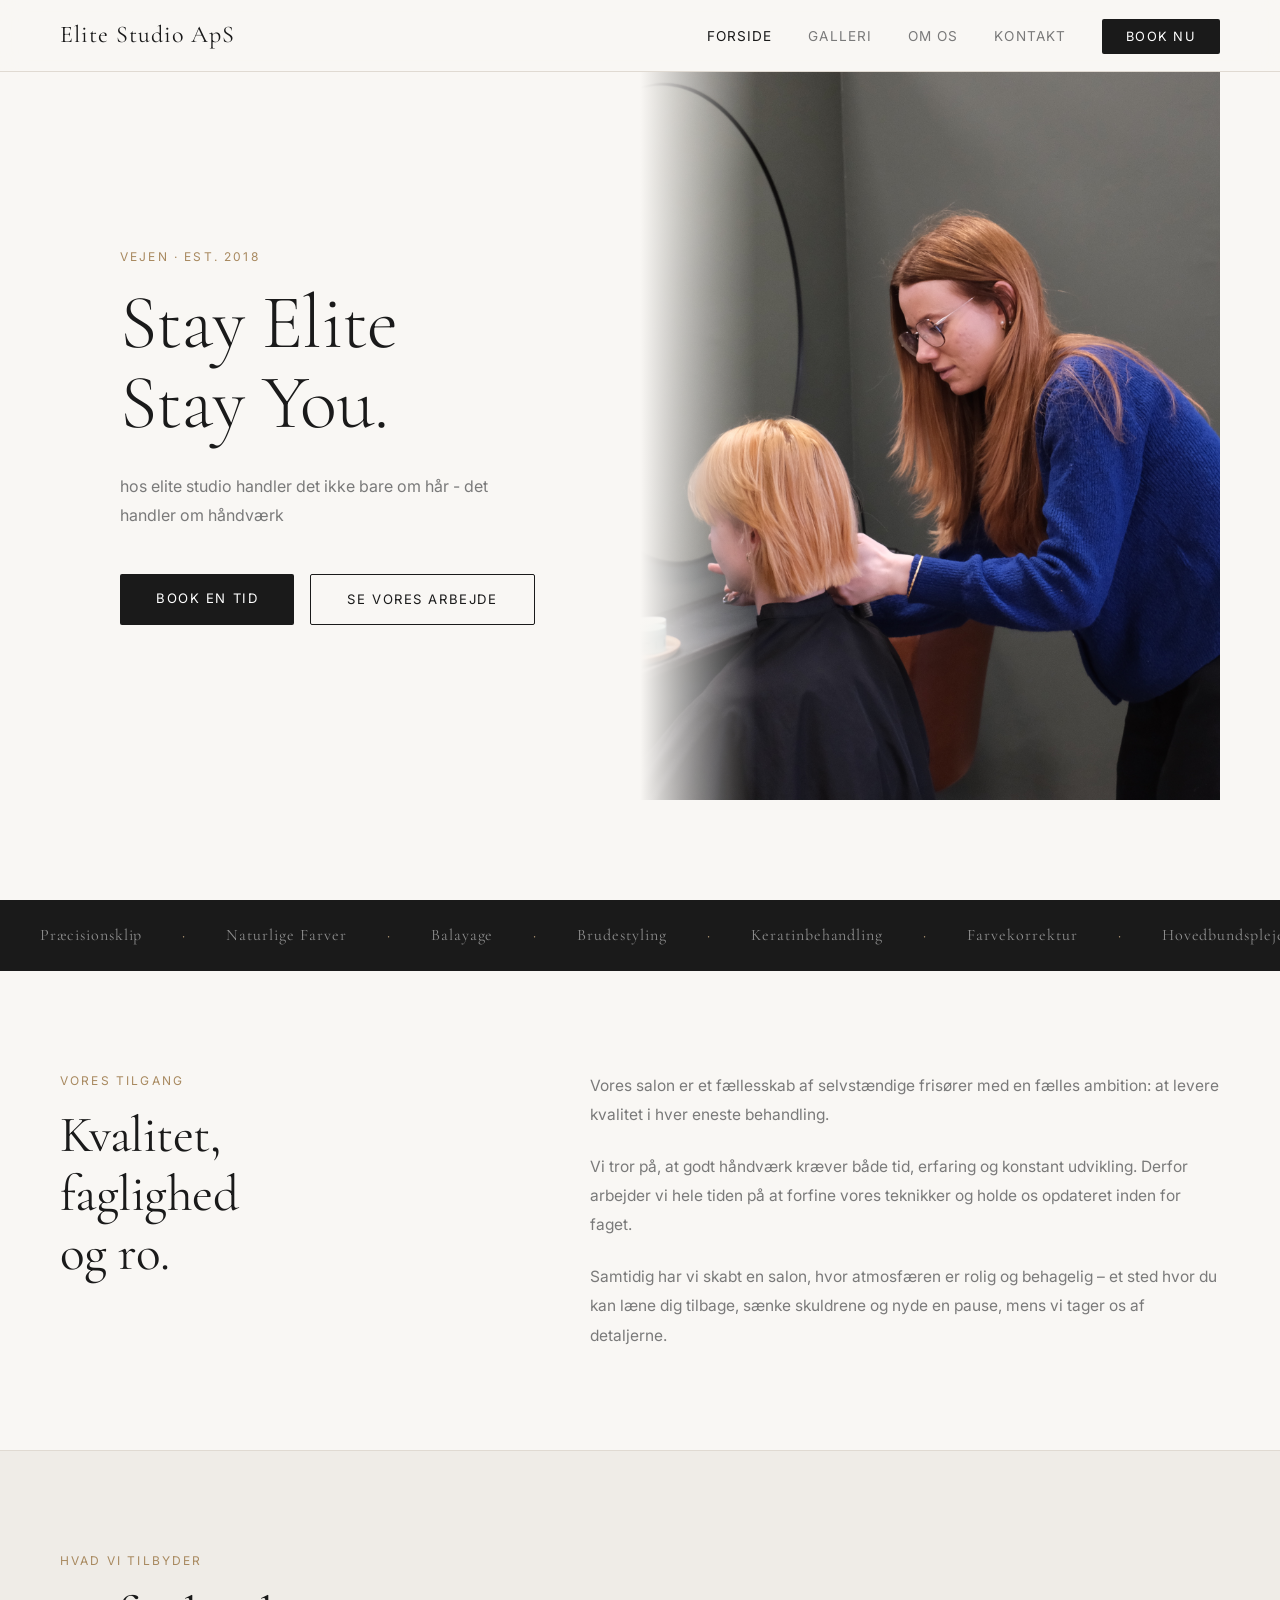
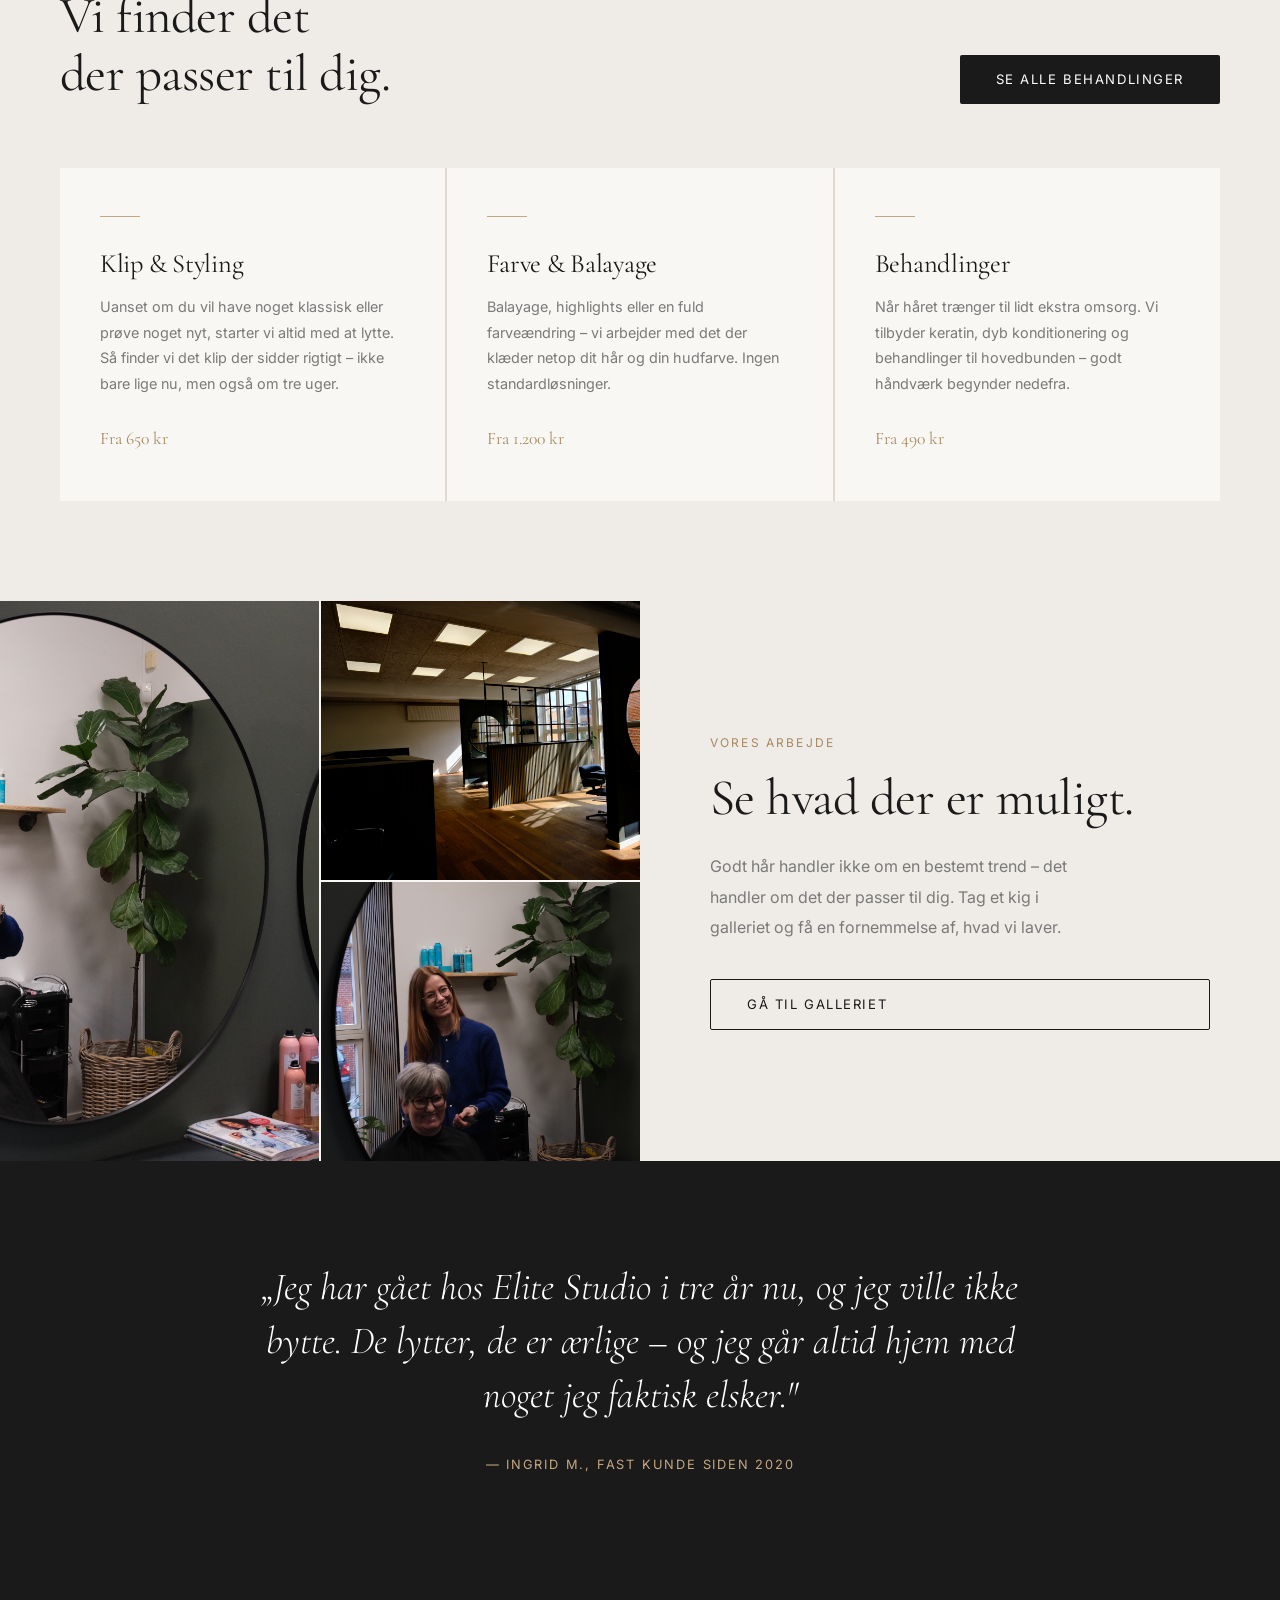
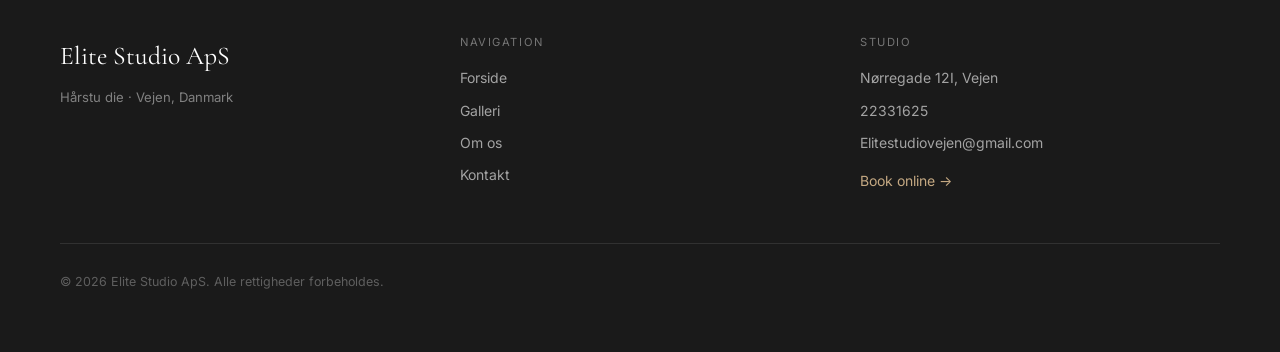
==== index.html @ f55c2ebb "text change" ====
<!DOCTYPE html>
<html lang="da">
<head>
  <meta charset="UTF-8" />
  <meta name="viewport" content="width=device-width, initial-scale=1.0" />
  <title>Elite Studio ApS — Hårstudie</title>
  <link rel="preconnect" href="https://fonts.googleapis.com" />
  <link rel="preconnect" href="https://fonts.gstatic.com" crossorigin />
  <link href="https://fonts.googleapis.com/css2?family=Cormorant+Garamond:ital,wght@0,300;0,400;0,500;1,300;1,400&family=Inter:wght@300;400;500&display=swap" rel="stylesheet" />
  <link rel="stylesheet" href="styles.css" />
  <style>
    .hero {
      min-height: 100vh;
      display: grid;
      grid-template-columns: 1fr 1fr;
      padding-top: var(--nav-height);
    }
    .hero-content {
      display: flex;
      flex-direction: column;
      justify-content: center;
      padding: 80px 60px;
    }
    .hero-title {
      font-size: clamp(3rem, 6vw, 5.5rem);
      font-weight: 300;
      line-height: 1.05;
      margin-bottom: 28px;
    }
    .hero-title em { font-style: italic; color: var(--accent-dark); }
    .hero-subtitle {
      font-size: 1rem;
      color: var(--text-muted);
      max-width: 380px;
      margin-bottom: 44px;
      line-height: 1.8;
    }
    .hero-cta { display: flex; gap: 16px; flex-wrap: wrap; }
    .hero-image { position: relative; overflow: hidden; background: var(--bg-dark); }
    .hero-image img { height: 100%; object-position: center top; }
    .hero-image-overlay {
      position: absolute;
      inset: 0;
      background: linear-gradient(to right, var(--bg) 0%, transparent 20%);
      pointer-events: none;
    }

    .marquee-section {
      padding: 22px 0;
      background: var(--text);
      overflow: hidden;
      white-space: nowrap;
    }
    .marquee-track {
      display: inline-flex;
      animation: marquee 22s linear infinite;
    }
    .marquee-track span {
      font-family: var(--font-display);
      font-size: 1rem;
      color: rgba(255,255,255,0.5);
      padding: 0 40px;
      letter-spacing: 0.06em;
    }
    .marquee-track span.dot { color: var(--accent); padding: 0; }
    @keyframes marquee {
      from { transform: translateX(0); }
      to   { transform: translateX(-50%); }
    }

    .philosophy {
      background: var(--bg);
      border-bottom: 1px solid var(--border);
    }
    .philosophy-inner {
      display: grid;
      grid-template-columns: 1fr 1.4fr;
      gap: 80px;
      align-items: start;
    }
    .philosophy-heading-col {}
    .philosophy-heading-col .section-heading {
      position: sticky;
      top: calc(var(--nav-height) + 32px);
    }
    .philosophy-body p {
      color: var(--text-muted);
      line-height: 1.9;
      font-size: 0.97rem;
      margin-bottom: 22px;
    }
    .philosophy-body p:last-child { margin-bottom: 0; }

    .services { background: var(--bg-dark); }
    .services-header {
      display: flex;
      justify-content: space-between;
      align-items: flex-end;
      margin-bottom: 64px;
    }
    .services-grid {
      display: grid;
      grid-template-columns: repeat(3, 1fr);
      gap: 2px;
      background: var(--border);
    }
    .service-card {
      background: var(--bg);
      padding: 48px 40px;
      transition: background 0.25s;
    }
    .service-card:hover { background: var(--white); }
    .service-icon { width: 40px; height: 1px; background: var(--accent); margin-bottom: 32px; }
    .service-card h3 { font-size: 1.65rem; margin-bottom: 14px; }
    .service-card p { font-size: 0.9rem; color: var(--text-muted); line-height: 1.8; margin-bottom: 28px; }
    .service-price { font-family: var(--font-display); font-size: 1.1rem; color: var(--accent-dark); }

    .featured { display: grid; grid-template-columns: 1fr 1fr; gap: 0; padding: 0; }
    .featured-images {
      display: grid;
      grid-template-columns: 1fr 1fr;
      grid-template-rows: 1fr 1fr;
      height: 560px;
      gap: 2px;
    }
    .featured-images img { height: 100%; }
    .featured-images img:first-child { grid-row: 1 / 3; }
    .featured-text {
      display: flex;
      flex-direction: column;
      justify-content: center;
      padding: 80px 70px;
      background: var(--bg-dark);
    }
    .featured-text .section-heading { margin-bottom: 24px; }
    .featured-text p { color: var(--text-muted); line-height: 1.9; margin-bottom: 36px; max-width: 380px; }

    .testimonial { background: var(--text); text-align: center; padding: 100px 60px; }
    .testimonial blockquote {
      font-family: var(--font-display);
      font-size: clamp(1.6rem, 3vw, 2.6rem);
      font-style: italic;
      font-weight: 300;
      color: var(--white);
      max-width: 820px;
      margin: 0 auto 28px;
      line-height: 1.4;
    }
    .testimonial cite {
      font-size: 0.8rem;
      letter-spacing: 0.14em;
      text-transform: uppercase;
      color: var(--accent);
      font-style: normal;
    }

    @media (max-width: 900px) {
      .hero { grid-template-columns: 1fr; min-height: auto; }
      .hero-content { padding: 60px 24px; }
      .hero-image { height: 50vw; min-height: 280px; }
      .philosophy-inner { grid-template-columns: 1fr; gap: 32px; }
      .services-header { flex-direction: column; align-items: flex-start; gap: 24px; }
      .services-grid { grid-template-columns: 1fr; }
      .featured { grid-template-columns: 1fr; }
      .featured-images { height: 300px; }
      .featured-text { padding: 60px 24px; }
      .testimonial { padding: 72px 24px; }
    }
  </style>
</head>
<body>

  <nav>
    <a class="nav-logo" href="index.html">Elite Studio ApS</a>
    <button class="nav-toggle" aria-label="Menu" onclick="document.querySelector('.nav-links').classList.toggle('open')">
      <span></span><span></span><span></span>
    </button>
    <ul class="nav-links">
      <li><a href="index.html" class="active">Forside</a></li>
      <li><a href="gallery.html">Galleri</a></li>
      <li><a href="about.html">Om os</a></li>
      <li><a href="contact.html">Kontakt</a></li>
      <li><a href="https://salonbook.one/?elite.studio#/" target="_blank" class="btn-book">Book nu</a></li>
    </ul>
  </nav>

  <section class="hero">
    <div class="hero-content">
      <span class="section-label">Vejen · Est. 2018</span>
      <h1 class="hero-title">Stay Elite<br>Stay You. <em></em></h1>
      <p class="hero-subtitle">hos elite studio handler det ikke bare om hår - det handler om håndværk </p>
      <div class="hero-cta">
        <a href="https://salonbook.one/?elite.studio#/" target="_blank" class="btn btn-primary">Book en tid</a>
        <a href="gallery.html" class="btn btn-outline">Se vores arbejde</a>
      </div>
    </div>
    <div class="hero-image">
      <img src="assests/DSCF0203.JPG" alt="Frisør i arbejde" />
      <div class="hero-image-overlay"></div>
    </div>
  </section>

  <div class="marquee-section" aria-hidden="true">
    <div class="marquee-track">
      <span>Præcisionsklip</span><span class="dot">·</span>
      <span>Naturlige Farver</span><span class="dot">·</span>
      <span>Balayage</span><span class="dot">·</span>
      <span>Brudestyling</span><span class="dot">·</span>
      <span>Keratinbehandling</span><span class="dot">·</span>
      <span>Farvekorrektur</span><span class="dot">·</span>
      <span>Hovedbundspleje</span><span class="dot">·</span>
      <span>Extensions</span><span class="dot">·</span>
      <span>Præcisionsklip</span><span class="dot">·</span>
      <span>Naturlige Farver</span><span class="dot">·</span>
      <span>Balayage</span><span class="dot">·</span>
      <span>Brudestyling</span><span class="dot">·</span>
      <span>Keratinbehandling</span><span class="dot">·</span>
      <span>Farvekorrektur</span><span class="dot">·</span>
      <span>Hovedbundspleje</span><span class="dot">·</span>
      <span>Extensions</span><span class="dot">·</span>
    </div>
  </div>

  <section class="philosophy">
    <div class="philosophy-inner">
      <div class="philosophy-heading-col">
        <span class="section-label">Vores tilgang</span>
        <h2 class="section-heading">Kvalitet,<br>faglighed<br>og ro.</h2>
      </div>
      <div class="philosophy-body">
        <p>Vores salon er et fællesskab af selvstændige frisører med en fælles ambition: at levere kvalitet i hver eneste behandling.</p>
        <p>Vi tror på, at godt håndværk kræver både tid, erfaring og konstant udvikling. Derfor arbejder vi hele tiden på at forfine vores teknikker og holde os opdateret inden for faget.</p>
        <p>Samtidig har vi skabt en salon, hvor atmosfæren er rolig og behagelig – et sted hvor du kan læne dig tilbage, sænke skuldrene og nyde en pause, mens vi tager os af detaljerne.</p>
      </div>
    </div>
  </section>

  <section class="services">
    <div class="services-header">
      <div>
        <span class="section-label">Hvad vi tilbyder</span>
        <h2 class="section-heading">Vi finder det<br>der passer til dig.</h2>
      </div>
      <a href="https://salonbook.one/?elite.studio#/" target="_blank" class="btn btn-primary">Se alle behandlinger</a>
    </div>
    <div class="services-grid">
      <div class="service-card">
        <div class="service-icon"></div>
        <h3>Klip & Styling</h3>
        <p>Uanset om du vil have noget klassisk eller prøve noget nyt, starter vi altid med at lytte. Så finder vi det klip der sidder rigtigt – ikke bare lige nu, men også om tre uger.</p>
        <span class="service-price">Fra 650 kr</span>
      </div>
      <div class="service-card">
        <div class="service-icon"></div>
        <h3>Farve & Balayage</h3>
        <p>Balayage, highlights eller en fuld farveændring – vi arbejder med det der klæder netop dit hår og din hudfarve. Ingen standardløsninger.</p>
        <span class="service-price">Fra 1.200 kr</span>
      </div>
      <div class="service-card">
        <div class="service-icon"></div>
        <h3>Behandlinger</h3>
        <p>Når håret trænger til lidt ekstra omsorg. Vi tilbyder keratin, dyb konditionering og behandlinger til hovedbunden – godt håndværk begynder nedefra.</p>
        <span class="service-price">Fra 490 kr</span>
      </div>
    </div>
  </section>

  <div class="featured">
    <div class="featured-images">
      <img src="assests/DSCF0228.JPG" alt="Fremhævet arbejde 1" />
      <img src="assests/DSCF0130.JPG" alt="Fremhævet arbejde 2" />
      <img src="assests/DSCF0246.JPG" alt="Fremhævet arbejde 3" />
    </div>
    <div class="featured-text">
      <span class="section-label">Vores arbejde</span>
      <h2 class="section-heading">Se hvad der er muligt.</h2>
      <p>Godt hår handler ikke om en bestemt trend – det handler om det der passer til dig. Tag et kig i galleriet og få en fornemmelse af, hvad vi laver.</p>
      <a href="gallery.html" class="btn btn-outline">Gå til galleriet</a>
    </div>
  </div>

  <div class="testimonial">
    <blockquote>„Jeg har gået hos Elite Studio i tre år nu, og jeg ville ikke bytte. De lytter, de er ærlige – og jeg går altid hjem med noget jeg faktisk elsker."</blockquote>
    <cite>— Ingrid M., fast kunde siden 2020</cite>
  </div>

  <footer>
    <div>
      <div class="footer-brand">Elite Studio ApS</div>
      <div class="footer-tagline">Hårstu die · Vejen, Danmark</div>
    </div>
    <div>
      <h4>Navigation</h4>
      <ul>
        <li><a href="index.html">Forside</a></li>
        <li><a href="gallery.html">Galleri</a></li>
        <li><a href="about.html">Om os</a></li>
        <li><a href="contact.html">Kontakt</a></li>
      </ul>
    </div>
    <div>
      <h4>Studio</h4>
      <ul>
        <li><a href="#">Nørregade 12I, Vejen</a></li>
        <li><a href="tel:22331625">22331625</a></li>
        <li><a href="mailto:Elitestudiovejen@gmail.com">Elitestudiovejen@gmail.com</a></li>
        <li style="margin-top:16px"><a href="https://salonbook.one/?elite.studio#/" target="_blank" style="color:var(--accent)">Book online →</a></li>
      </ul>
    </div>
    <div class="footer-bottom">© 2026 Elite Studio ApS. Alle rettigheder forbeholdes.</div>
  </footer>

</body>
</html>
---- styles.css ----
/* ===== RESET & BASE ===== */
*, *::before, *::after { box-sizing: border-box; margin: 0; padding: 0; }

:root {
  --bg: #F9F7F4;
  --bg-dark: #EFECE7;
  --text: #1A1A1A;
  --text-muted: #7A7A7A;
  --accent: #C4A882;
  --accent-dark: #A8895F;
  --white: #FFFFFF;
  --border: #E0DAD2;
  --nav-height: 72px;

  --font-display: 'Cormorant Garamond', Georgia, serif;
  --font-body: 'Inter', system-ui, sans-serif;
}

html { scroll-behavior: smooth; }

body {
  font-family: var(--font-body);
  background: var(--bg);
  color: var(--text);
  font-size: 16px;
  line-height: 1.6;
  -webkit-font-smoothing: antialiased;
}

a { color: inherit; text-decoration: none; }
img { display: block; width: 100%; object-fit: cover; }

/* ===== TYPOGRAPHY ===== */
h1, h2, h3, h4 {
  font-family: var(--font-display);
  font-weight: 400;
  line-height: 1.15;
  letter-spacing: -0.01em;
}

/* ===== NAV ===== */
nav {
  position: fixed;
  top: 0; left: 0; right: 0;
  height: var(--nav-height);
  display: flex;
  align-items: center;
  justify-content: space-between;
  padding: 0 60px;
  background: rgba(249,247,244,0.92);
  backdrop-filter: blur(12px);
  border-bottom: 1px solid var(--border);
  z-index: 100;
}

.nav-logo {
  font-family: var(--font-display);
  font-size: 1.5rem;
  letter-spacing: 0.04em;
  color: var(--text);
}

.nav-links {
  display: flex;
  align-items: center;
  gap: 36px;
  list-style: none;
}

.nav-links a {
  font-size: 0.85rem;
  letter-spacing: 0.08em;
  text-transform: uppercase;
  color: var(--text-muted);
  transition: color 0.2s;
}

.nav-links a:hover,
.nav-links a.active { color: var(--text); }

.nav-links .btn-book {
  background: var(--text);
  color: var(--white);
  padding: 10px 24px;
  font-size: 0.8rem;
  letter-spacing: 0.1em;
  text-transform: uppercase;
  border-radius: 2px;
  transition: background 0.2s, color 0.2s;
}

.nav-links .btn-book:hover {
  background: var(--accent-dark);
  color: var(--white);
}

/* ===== BUTTONS ===== */
.btn {
  display: inline-block;
  padding: 14px 36px;
  font-family: var(--font-body);
  font-size: 0.82rem;
  letter-spacing: 0.12em;
  text-transform: uppercase;
  border-radius: 2px;
  cursor: pointer;
  transition: all 0.22s;
  border: none;
}

.btn-primary {
  background: var(--text);
  color: var(--white);
}
.btn-primary:hover { background: var(--accent-dark); color: var(--white); }

.btn-outline {
  background: transparent;
  color: var(--text);
  border: 1px solid var(--text);
}
.btn-outline:hover { background: var(--text); color: var(--white); }

/* ===== SECTION LAYOUT ===== */
section { padding: 100px 60px; }

.section-label {
  display: block;
  font-size: 0.75rem;
  letter-spacing: 0.18em;
  text-transform: uppercase;
  color: var(--accent-dark);
  margin-bottom: 16px;
}

.section-heading {
  font-family: var(--font-display);
  font-size: clamp(2.2rem, 4vw, 3.6rem);
  color: var(--text);
  max-width: 700px;
}

/* ===== FOOTER ===== */
footer {
  background: var(--text);
  color: rgba(255,255,255,0.6);
  padding: 60px;
  display: grid;
  grid-template-columns: 1fr 1fr 1fr;
  gap: 40px;
  font-size: 0.875rem;
}

.footer-brand {
  font-family: var(--font-display);
  font-size: 1.6rem;
  color: var(--white);
  margin-bottom: 10px;
}

.footer-tagline { color: rgba(255,255,255,0.45); font-size: 0.82rem; }

footer h4 {
  font-family: var(--font-body);
  font-size: 0.7rem;
  letter-spacing: 0.14em;
  text-transform: uppercase;
  color: rgba(255,255,255,0.4);
  margin-bottom: 18px;
}

footer ul { list-style: none; }
footer ul li { margin-bottom: 10px; }
footer ul a { color: rgba(255,255,255,0.6); transition: color 0.2s; }
footer ul a:hover { color: var(--white); }

.footer-bottom {
  grid-column: 1 / -1;
  border-top: 1px solid rgba(255,255,255,0.1);
  padding-top: 28px;
  font-size: 0.78rem;
  color: rgba(255,255,255,0.3);
}

/* ===== HAMBURGER (mobile) ===== */
.nav-toggle {
  display: none;
  flex-direction: column;
  gap: 5px;
  cursor: pointer;
  background: none;
  border: none;
  padding: 4px;
}
.nav-toggle span {
  display: block;
  width: 24px;
  height: 1.5px;
  background: var(--text);
  transition: all 0.3s;
}

/* ===== RESPONSIVE ===== */
@media (max-width: 900px) {
  nav { padding: 0 24px; }
  section { padding: 72px 24px; }
  footer { grid-template-columns: 1fr 1fr; padding: 48px 24px; }

  .nav-toggle { display: flex; }

  .nav-links {
    display: none;
    position: fixed;
    top: var(--nav-height);
    left: 0; right: 0;
    flex-direction: column;
    align-items: flex-start;
    padding: 32px 24px;
    background: var(--bg);
    border-bottom: 1px solid var(--border);
    gap: 24px;
  }
  .nav-links.open { display: flex; }
  .nav-links a { font-size: 1rem; }
  .nav-links .btn-book { width: 100%; text-align: center; }
}

@media (max-width: 600px) {
  footer { grid-template-columns: 1fr; }
}
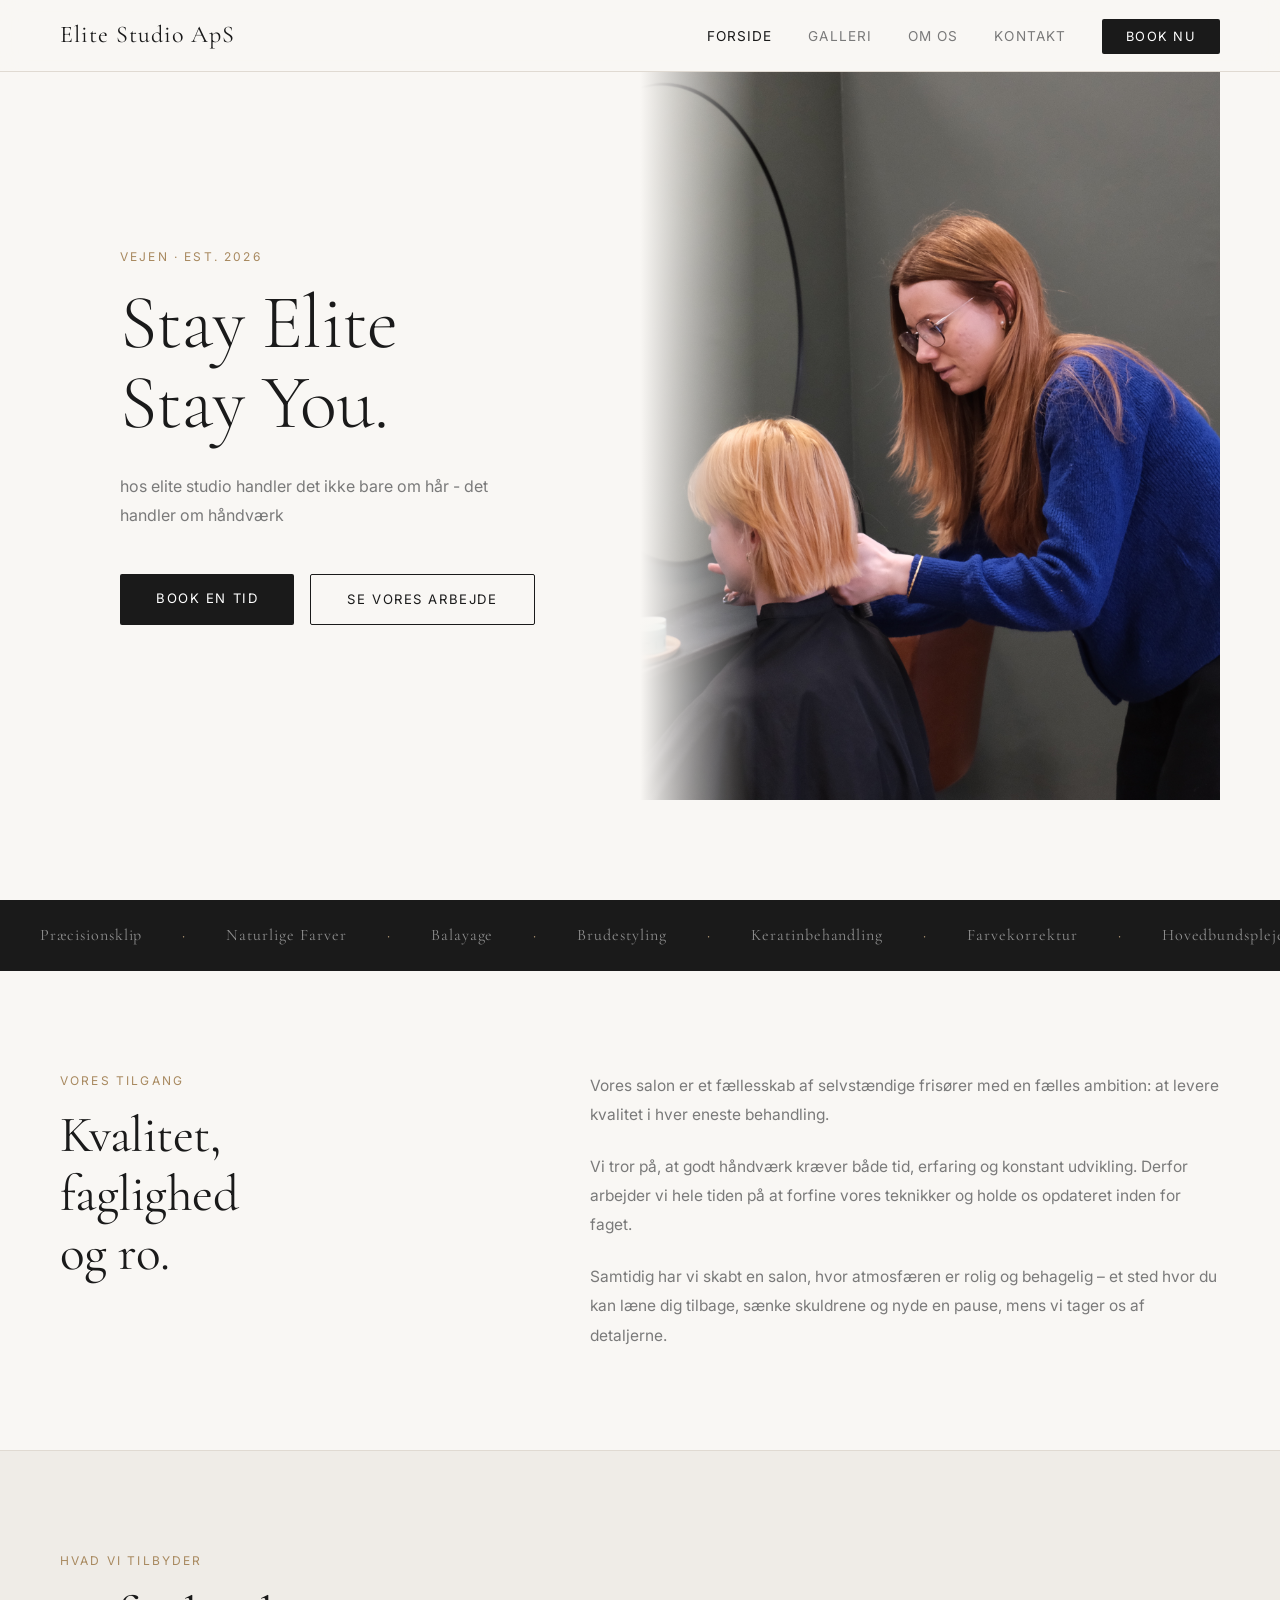
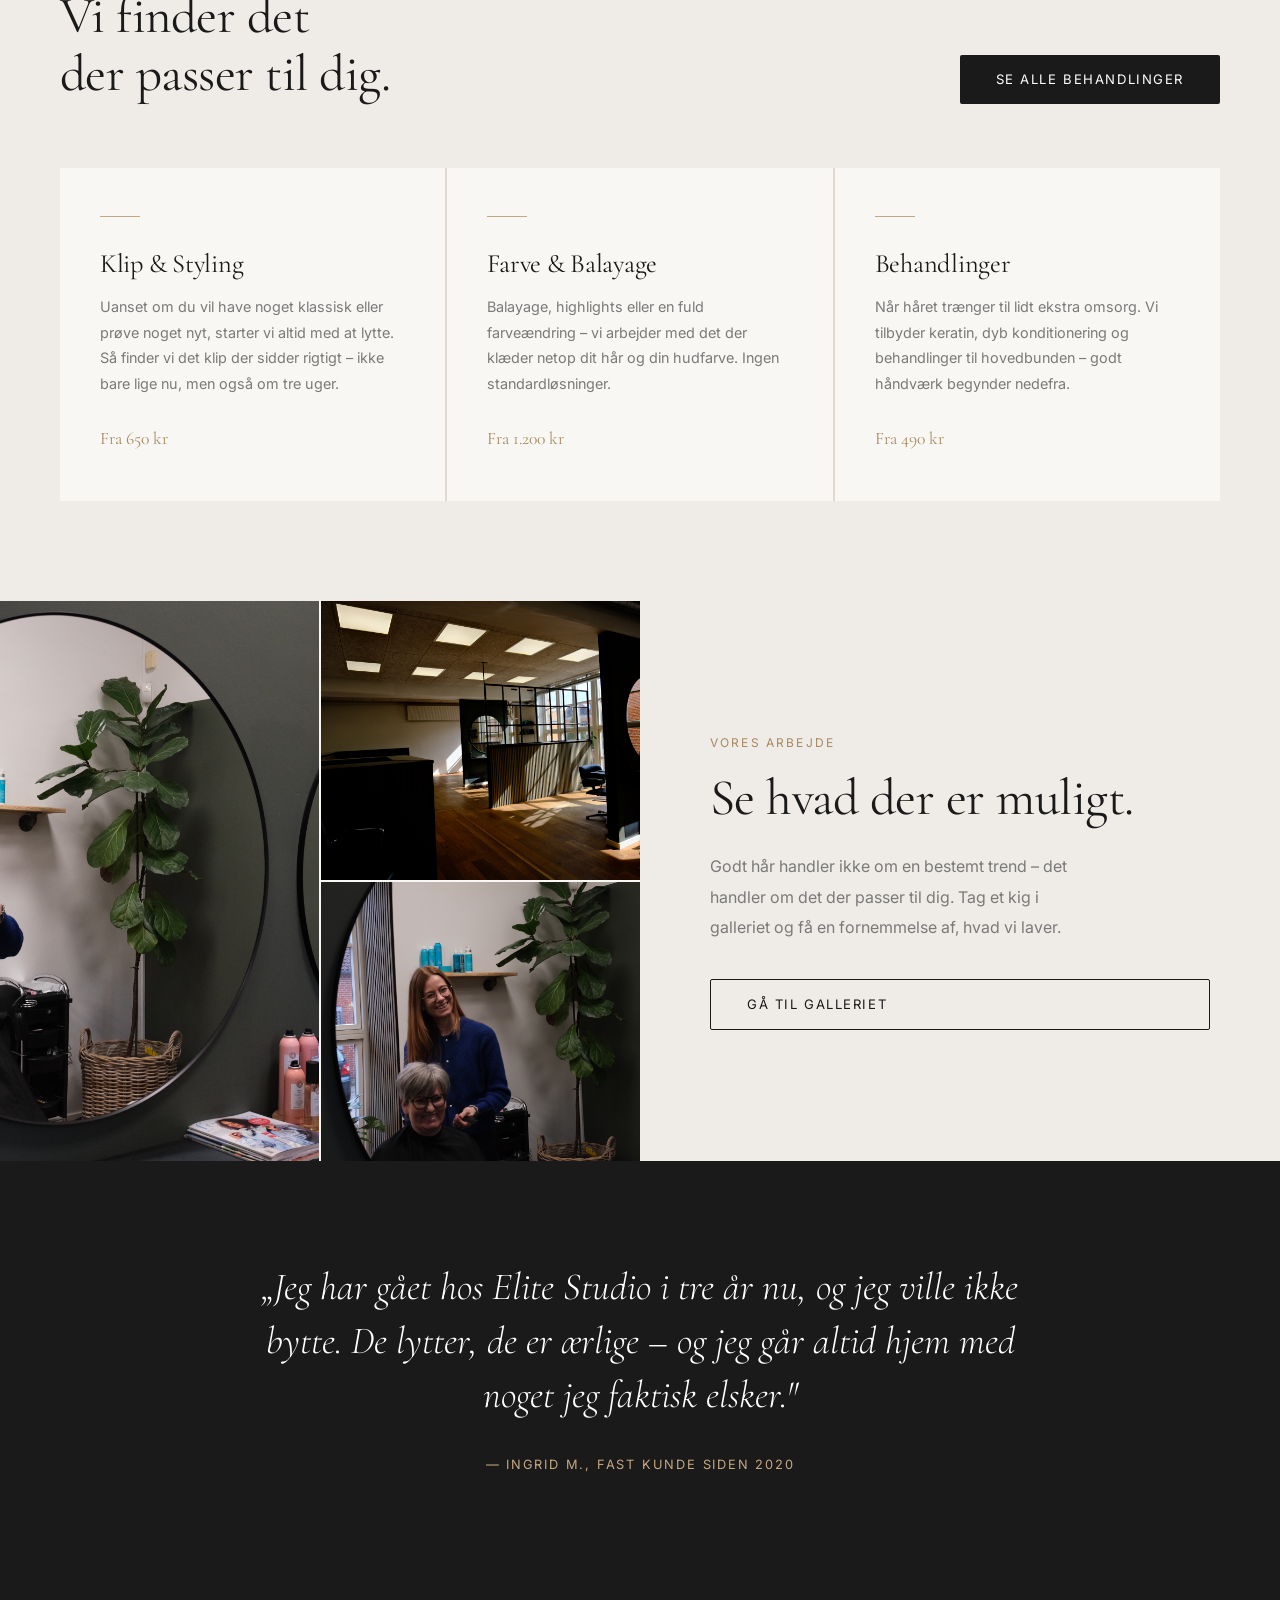
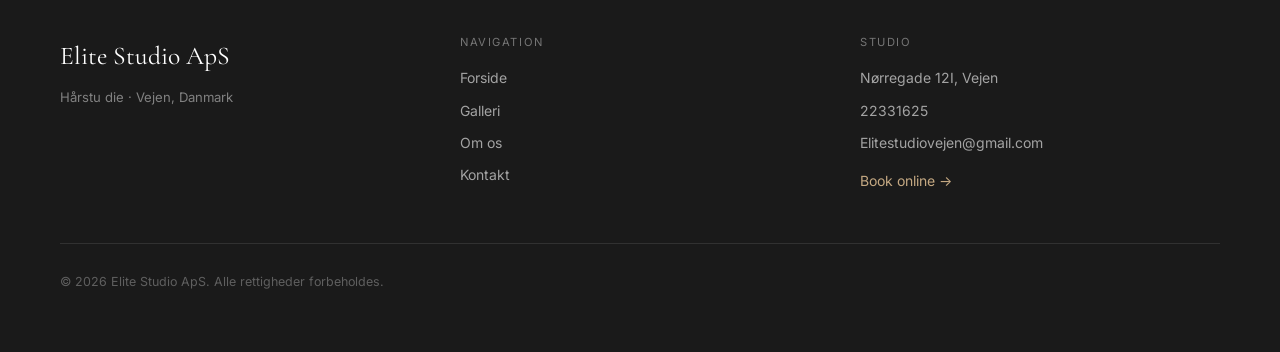
==== commit 6e0ed642: "change year" ====
--- a/index.html
+++ b/index.html
@@ -186,7 +186,7 @@
 
   <section class="hero">
     <div class="hero-content">
-      <span class="section-label">Vejen · Est. 2018</span>
+      <span class="section-label">Vejen · Est. 2026</span>
       <h1 class="hero-title">Stay Elite<br>Stay You. <em></em></h1>
       <p class="hero-subtitle">hos elite studio handler det ikke bare om hår - det handler om håndværk </p>
       <div class="hero-cta">
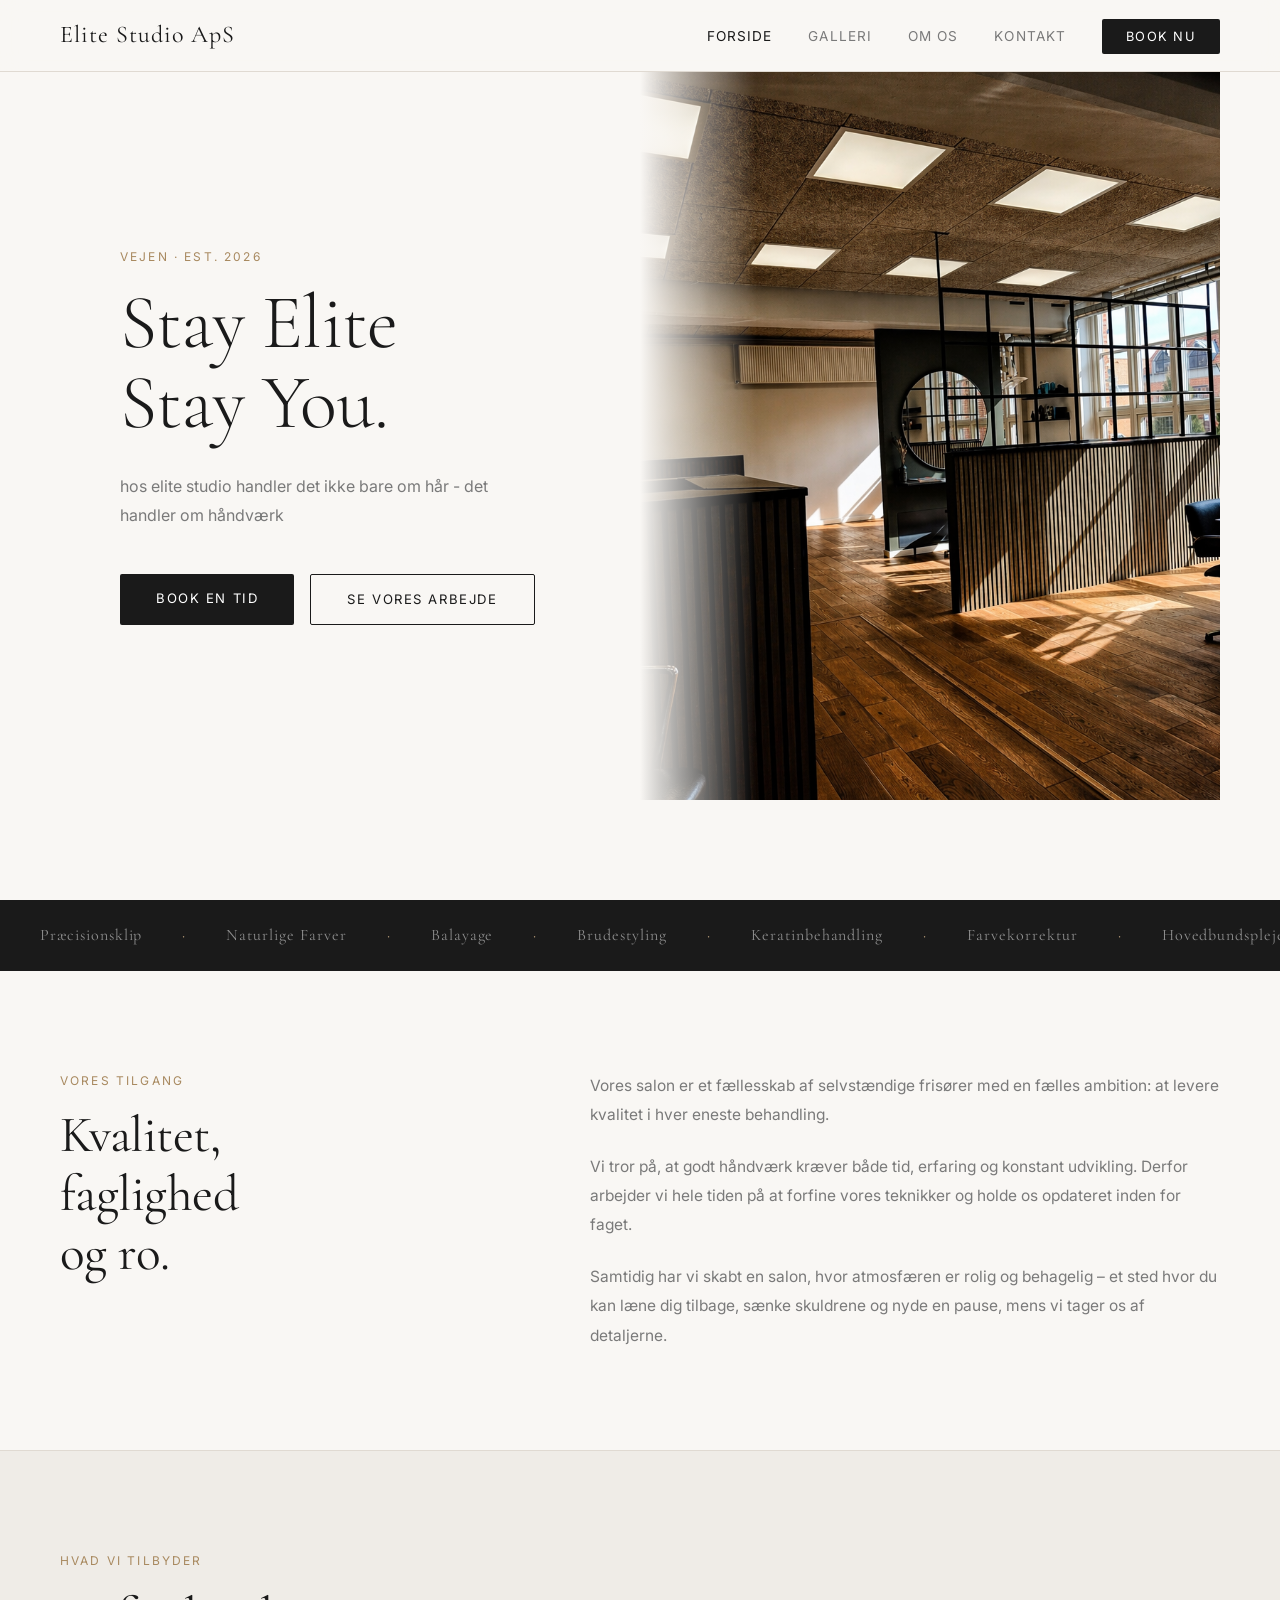
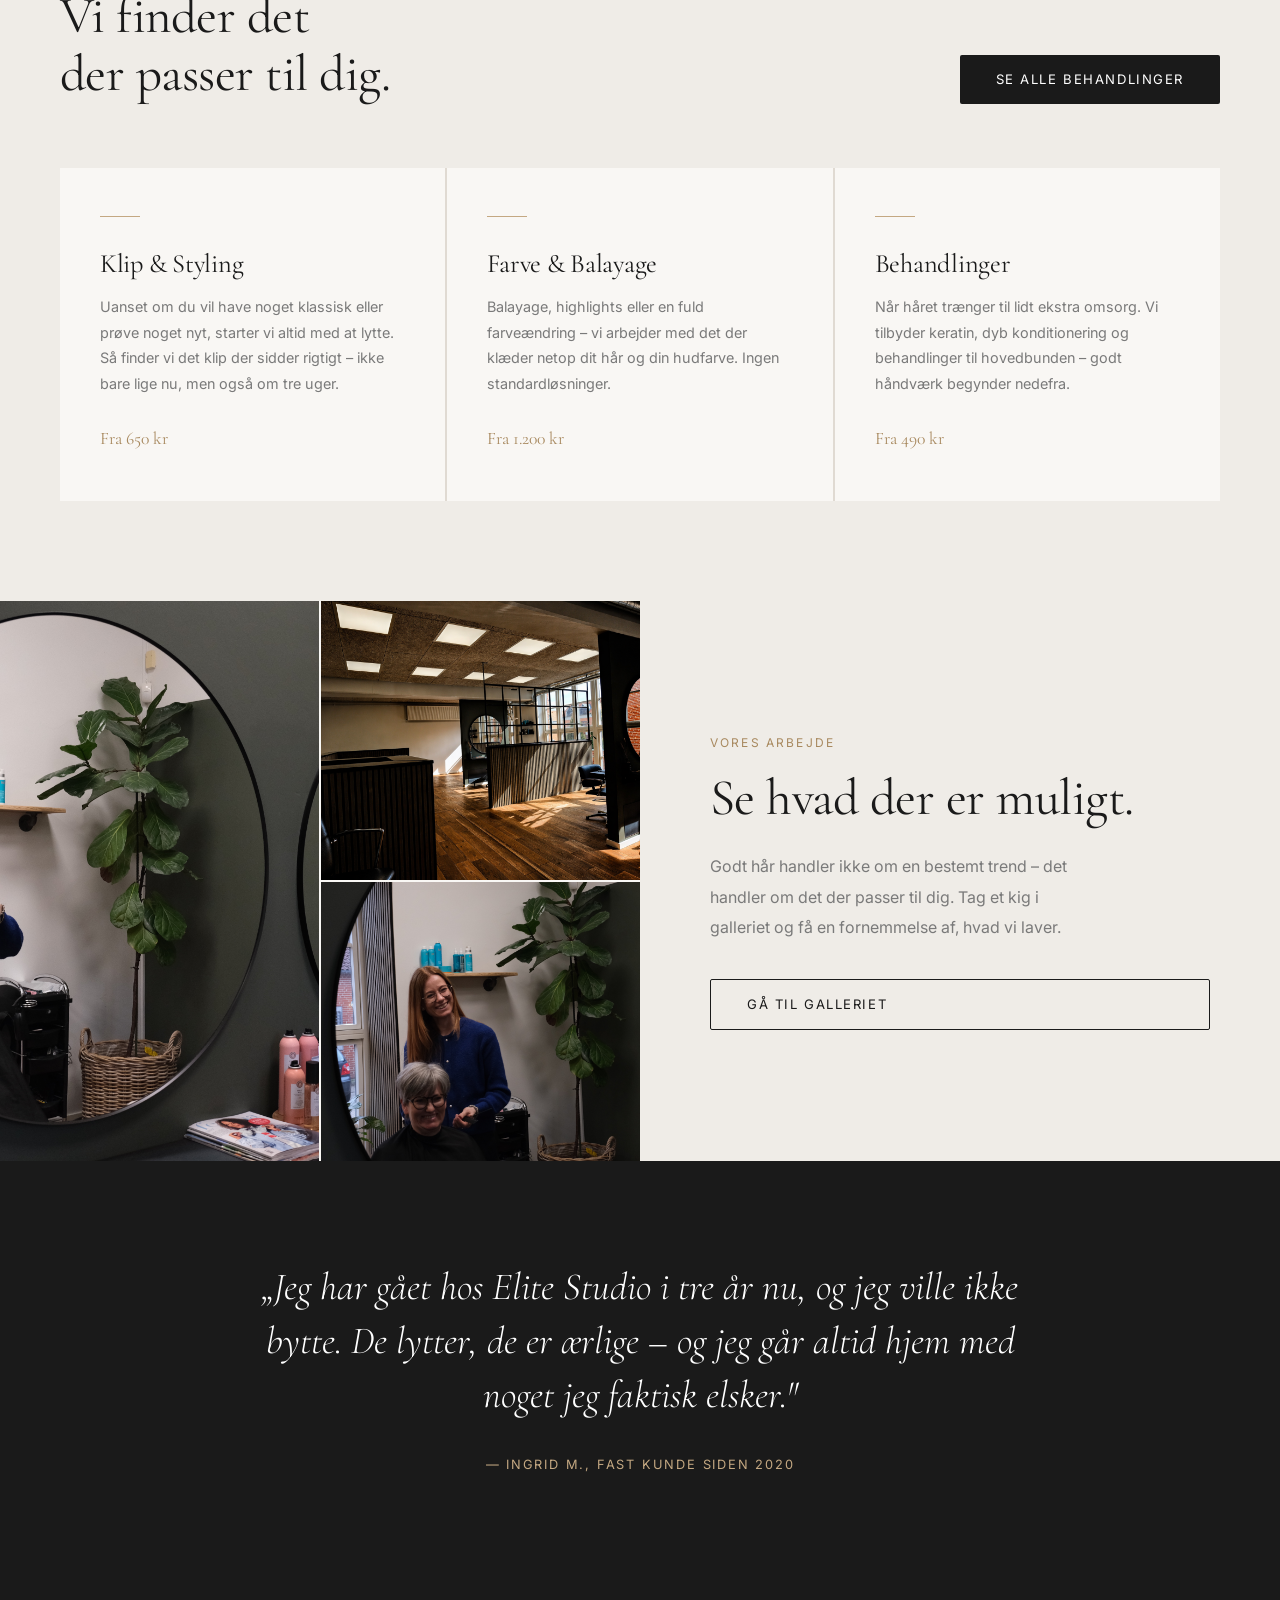
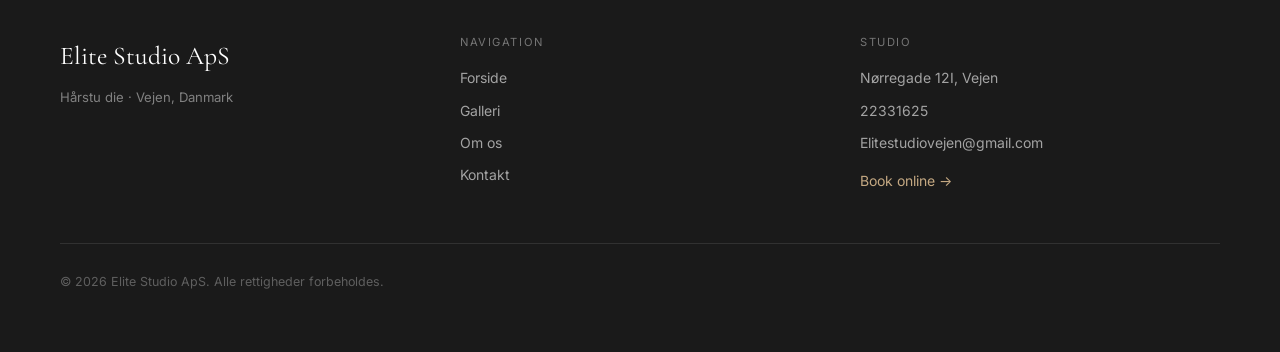
==== commit 062785ce: "new front page image" ====
--- a/index.html
+++ b/index.html
@@ -195,7 +195,7 @@
       </div>
     </div>
     <div class="hero-image">
-      <img src="assests/DSCF0203.JPG" alt="Frisør i arbejde" />
+      <img src="assests/DSCF0130.png" alt="Frisør i arbejde" />
       <div class="hero-image-overlay"></div>
     </div>
   </section>
@@ -268,7 +268,7 @@
   <div class="featured">
     <div class="featured-images">
       <img src="assests/DSCF0228.JPG" alt="Fremhævet arbejde 1" />
-      <img src="assests/DSCF0130.JPG" alt="Fremhævet arbejde 2" />
+      <img src="assests/DSCF0130.png" alt="Fremhævet arbejde 2" />
       <img src="assests/DSCF0246.JPG" alt="Fremhævet arbejde 3" />
     </div>
     <div class="featured-text">
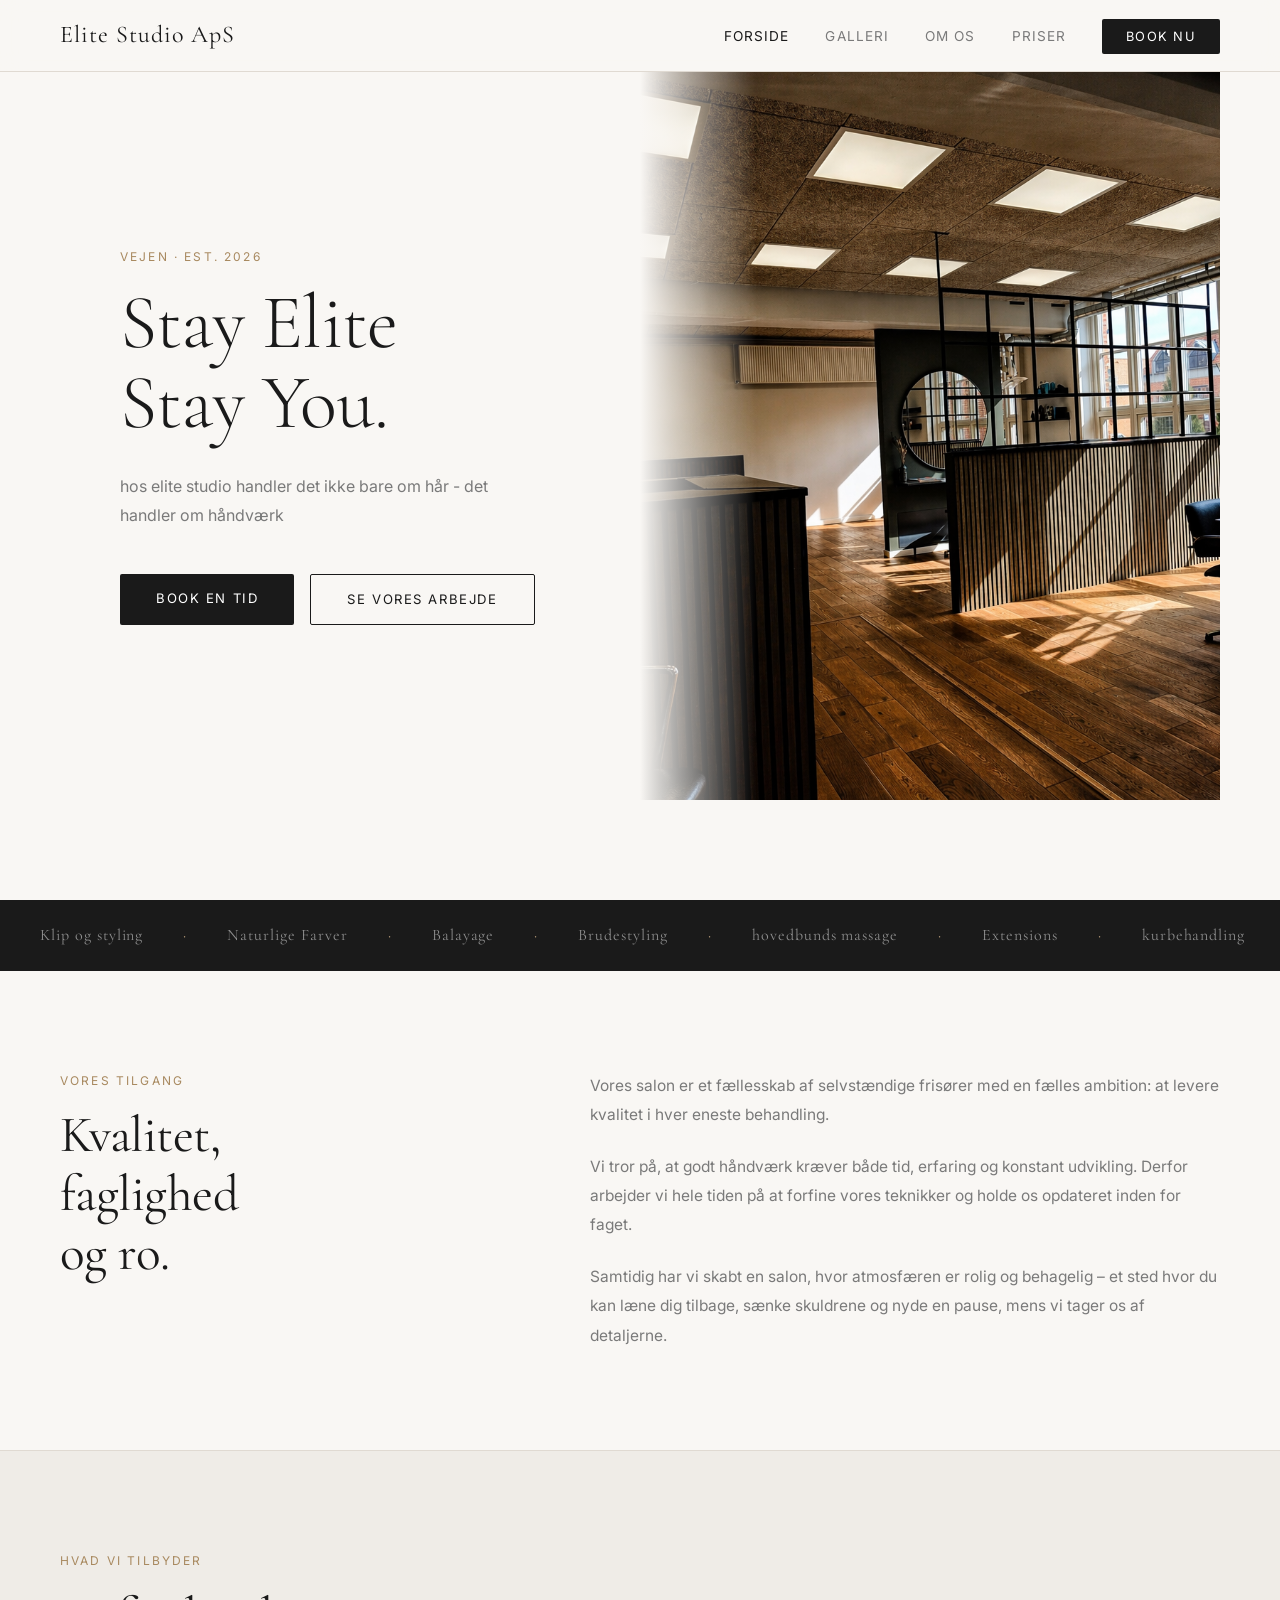
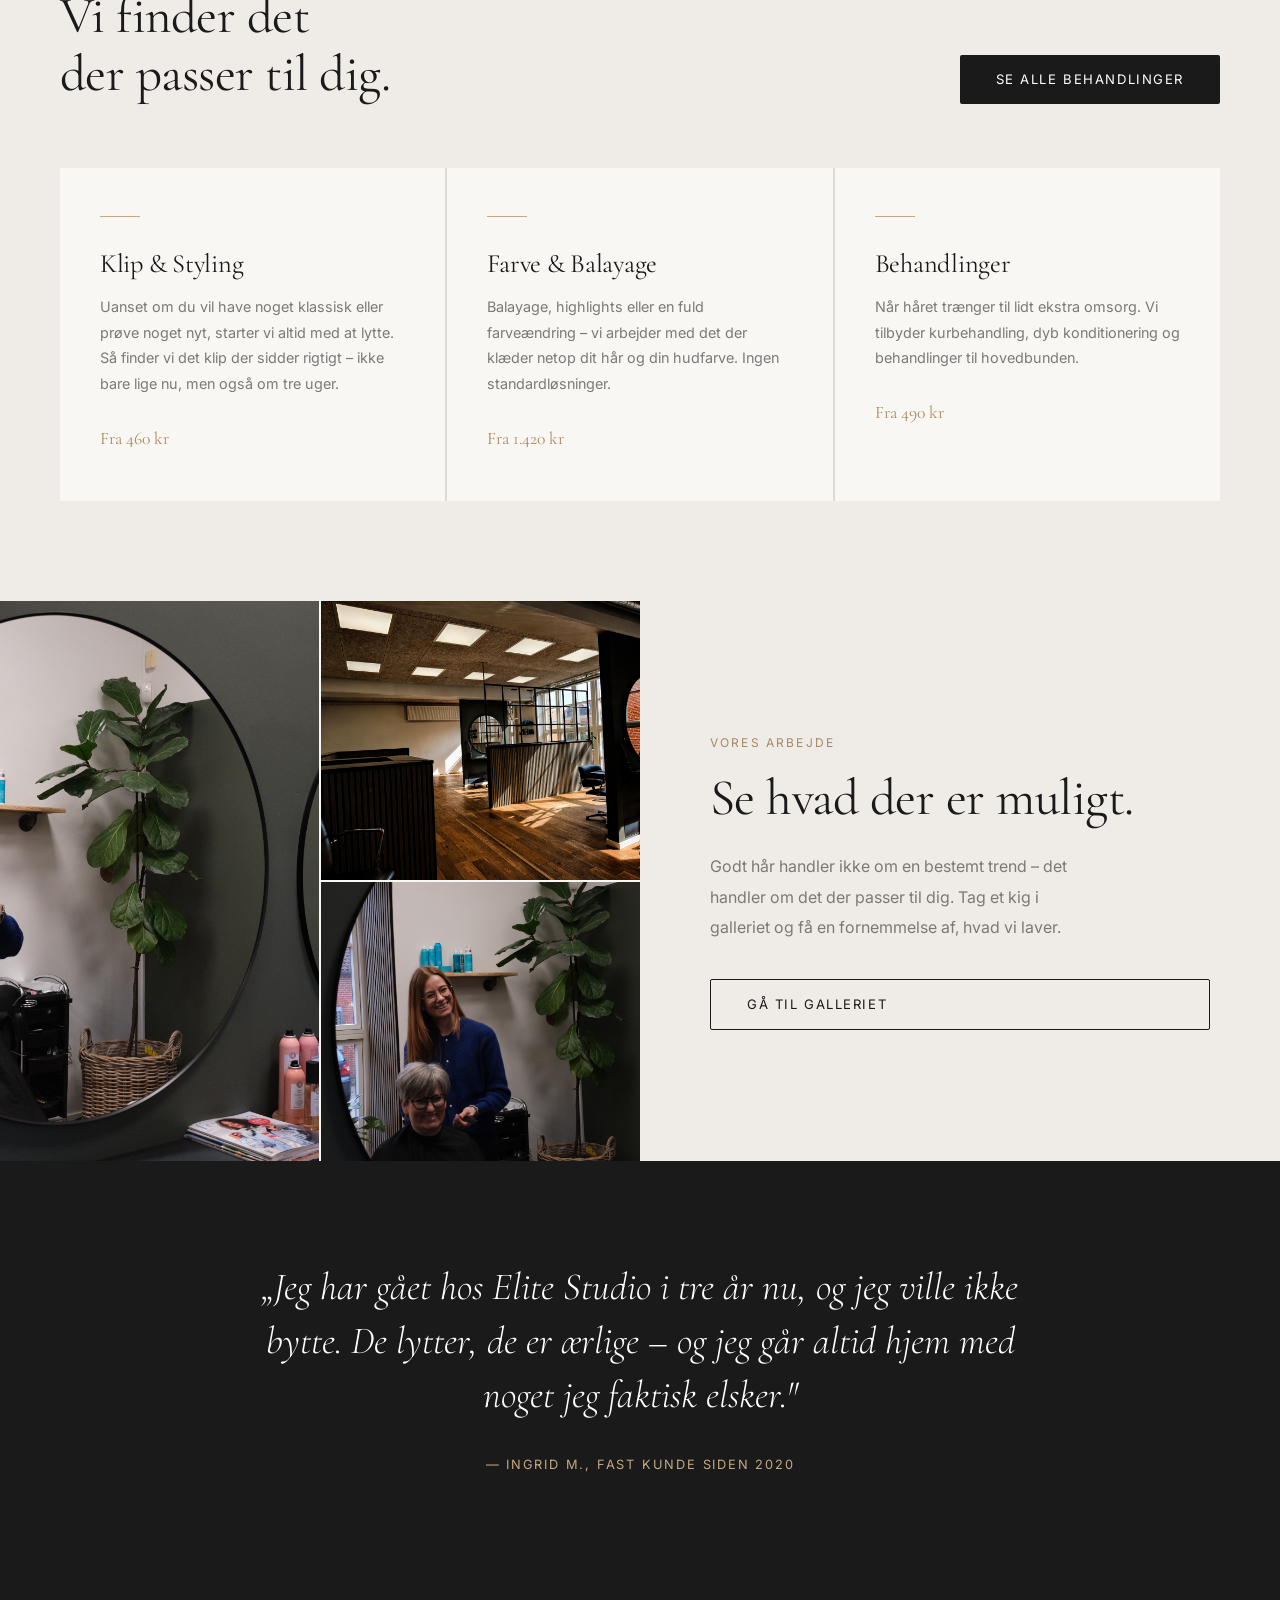
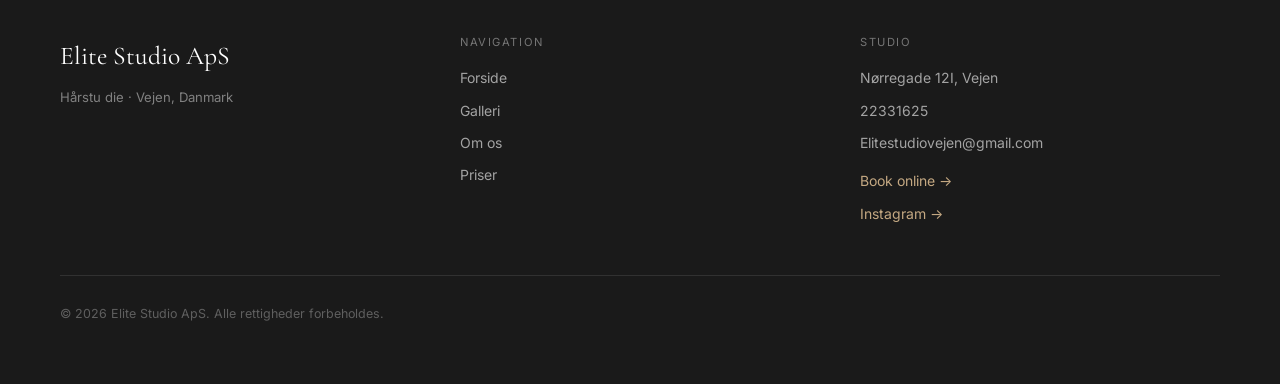
==== commit b36f593a: "text change and new assets" ====
--- a/index.html
+++ b/index.html
@@ -179,7 +179,7 @@
       <li><a href="index.html" class="active">Forside</a></li>
       <li><a href="gallery.html">Galleri</a></li>
       <li><a href="about.html">Om os</a></li>
-      <li><a href="contact.html">Kontakt</a></li>
+      <li><a href="pris.html">Priser</a></li>
       <li><a href="https://salonbook.one/?elite.studio#/" target="_blank" class="btn-book">Book nu</a></li>
     </ul>
   </nav>
@@ -202,22 +202,20 @@
 
   <div class="marquee-section" aria-hidden="true">
     <div class="marquee-track">
-      <span>Præcisionsklip</span><span class="dot">·</span>
+      <span>Klip og styling</span><span class="dot">·</span>
       <span>Naturlige Farver</span><span class="dot">·</span>
       <span>Balayage</span><span class="dot">·</span>
       <span>Brudestyling</span><span class="dot">·</span>
-      <span>Keratinbehandling</span><span class="dot">·</span>
-      <span>Farvekorrektur</span><span class="dot">·</span>
-      <span>Hovedbundspleje</span><span class="dot">·</span>
+      <span>hovedbunds massage</span><span class="dot">·</span>
       <span>Extensions</span><span class="dot">·</span>
-      <span>Præcisionsklip</span><span class="dot">·</span>
+      <span>kurbehandling</span><span class="dot">·</span>
+      <span>Klip og styling</span><span class="dot">·</span>
       <span>Naturlige Farver</span><span class="dot">·</span>
       <span>Balayage</span><span class="dot">·</span>
       <span>Brudestyling</span><span class="dot">·</span>
-      <span>Keratinbehandling</span><span class="dot">·</span>
-      <span>Farvekorrektur</span><span class="dot">·</span>
-      <span>Hovedbundspleje</span><span class="dot">·</span>
+      <span>hovedbunds massage</span><span class="dot">·</span>
       <span>Extensions</span><span class="dot">·</span>
+      <span>kurbehandling</span><span class="dot">·</span>
     </div>
   </div>
 
@@ -248,18 +246,18 @@
         <div class="service-icon"></div>
         <h3>Klip & Styling</h3>
         <p>Uanset om du vil have noget klassisk eller prøve noget nyt, starter vi altid med at lytte. Så finder vi det klip der sidder rigtigt – ikke bare lige nu, men også om tre uger.</p>
-        <span class="service-price">Fra 650 kr</span>
+        <span class="service-price">Fra 460 kr</span>
       </div>
       <div class="service-card">
         <div class="service-icon"></div>
         <h3>Farve & Balayage</h3>
         <p>Balayage, highlights eller en fuld farveændring – vi arbejder med det der klæder netop dit hår og din hudfarve. Ingen standardløsninger.</p>
-        <span class="service-price">Fra 1.200 kr</span>
+        <span class="service-price">Fra 1.420 kr</span>
       </div>
       <div class="service-card">
         <div class="service-icon"></div>
         <h3>Behandlinger</h3>
-        <p>Når håret trænger til lidt ekstra omsorg. Vi tilbyder keratin, dyb konditionering og behandlinger til hovedbunden – godt håndværk begynder nedefra.</p>
+        <p>Når håret trænger til lidt ekstra omsorg. Vi tilbyder kurbehandling, dyb konditionering og behandlinger til hovedbunden.</p>
         <span class="service-price">Fra 490 kr</span>
       </div>
     </div>
@@ -295,7 +293,7 @@
         <li><a href="index.html">Forside</a></li>
         <li><a href="gallery.html">Galleri</a></li>
         <li><a href="about.html">Om os</a></li>
-        <li><a href="contact.html">Kontakt</a></li>
+        <li><a href="pris.html">Priser</a></li>
       </ul>
     </div>
     <div>
@@ -305,6 +303,7 @@
         <li><a href="tel:22331625">22331625</a></li>
         <li><a href="mailto:Elitestudiovejen@gmail.com">Elitestudiovejen@gmail.com</a></li>
         <li style="margin-top:16px"><a href="https://salonbook.one/?elite.studio#/" target="_blank" style="color:var(--accent)">Book online →</a></li>
+        <li style="margin-top:10px"><a href="https://www.instagram.com/elite_studio_vejen" target="_blank" style="color:var(--accent)">Instagram →</a></li>
       </ul>
     </div>
     <div class="footer-bottom">© 2026 Elite Studio ApS. Alle rettigheder forbeholdes.</div>
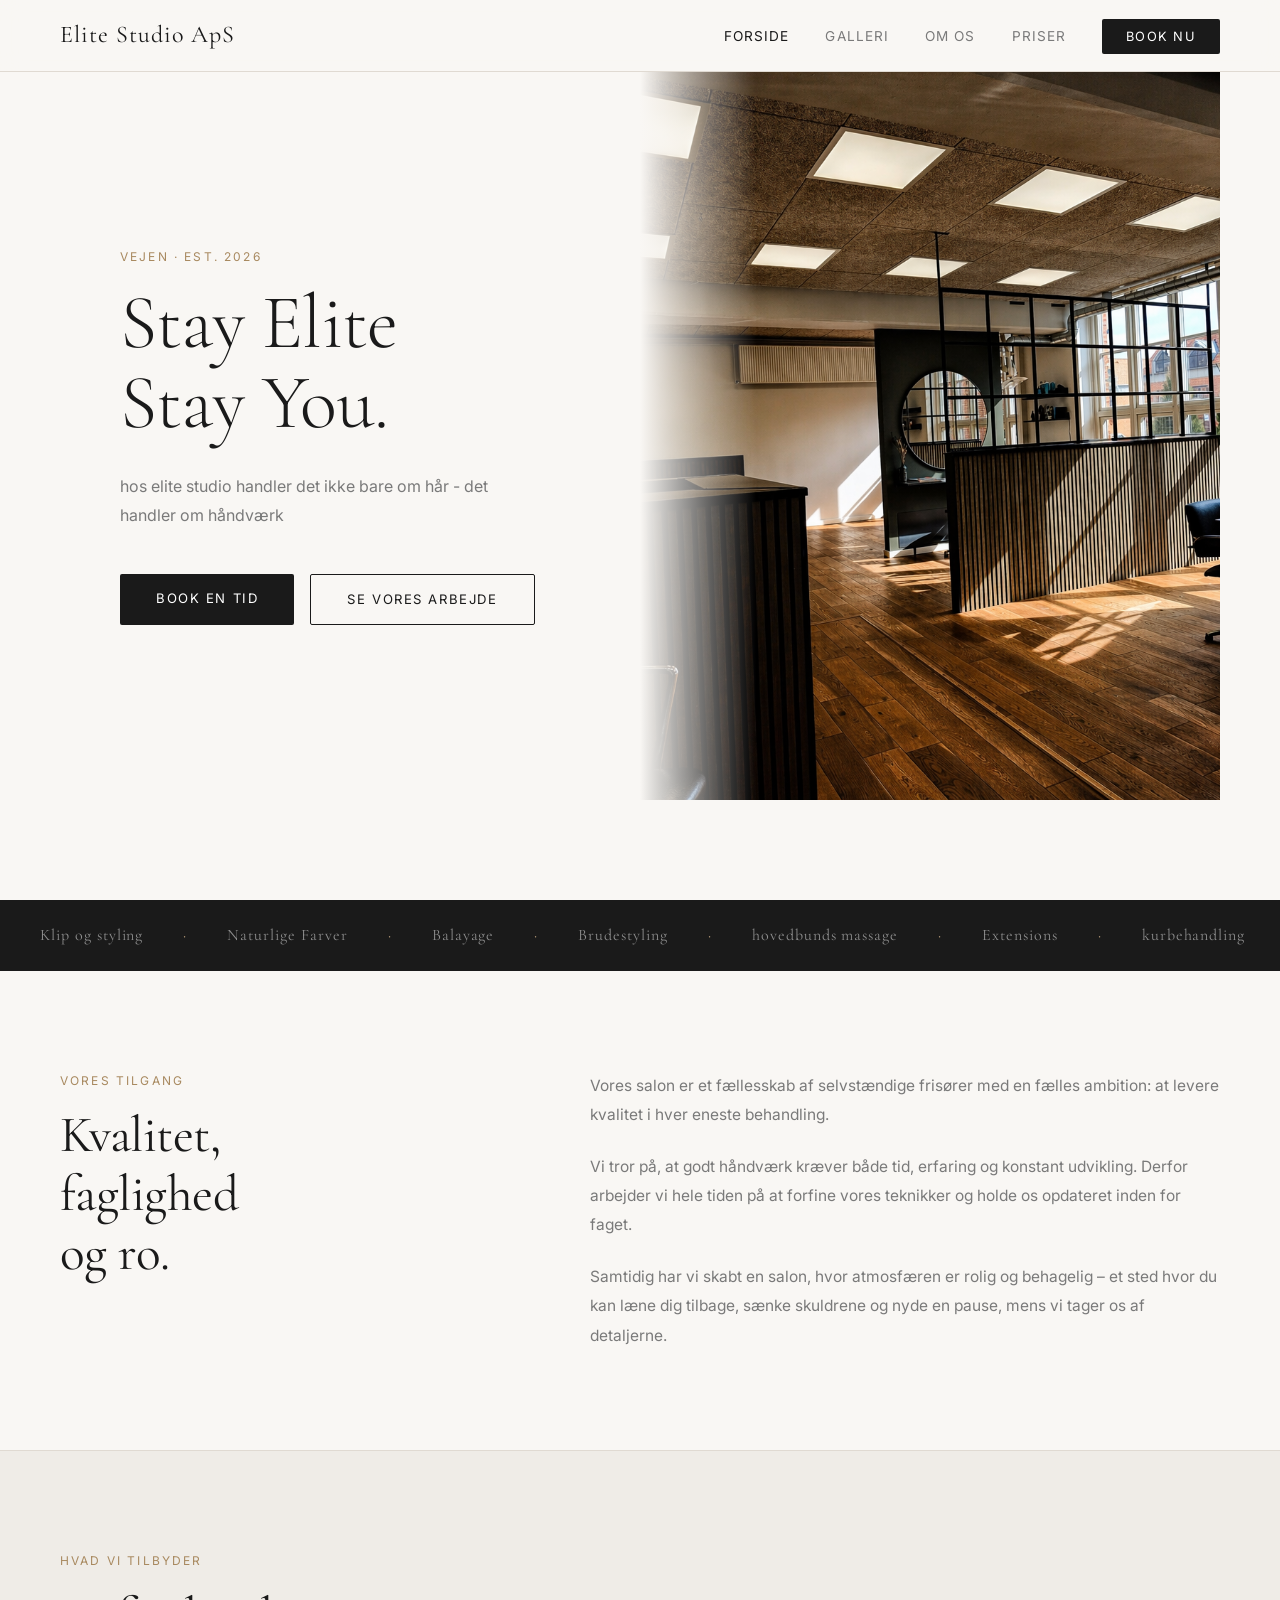
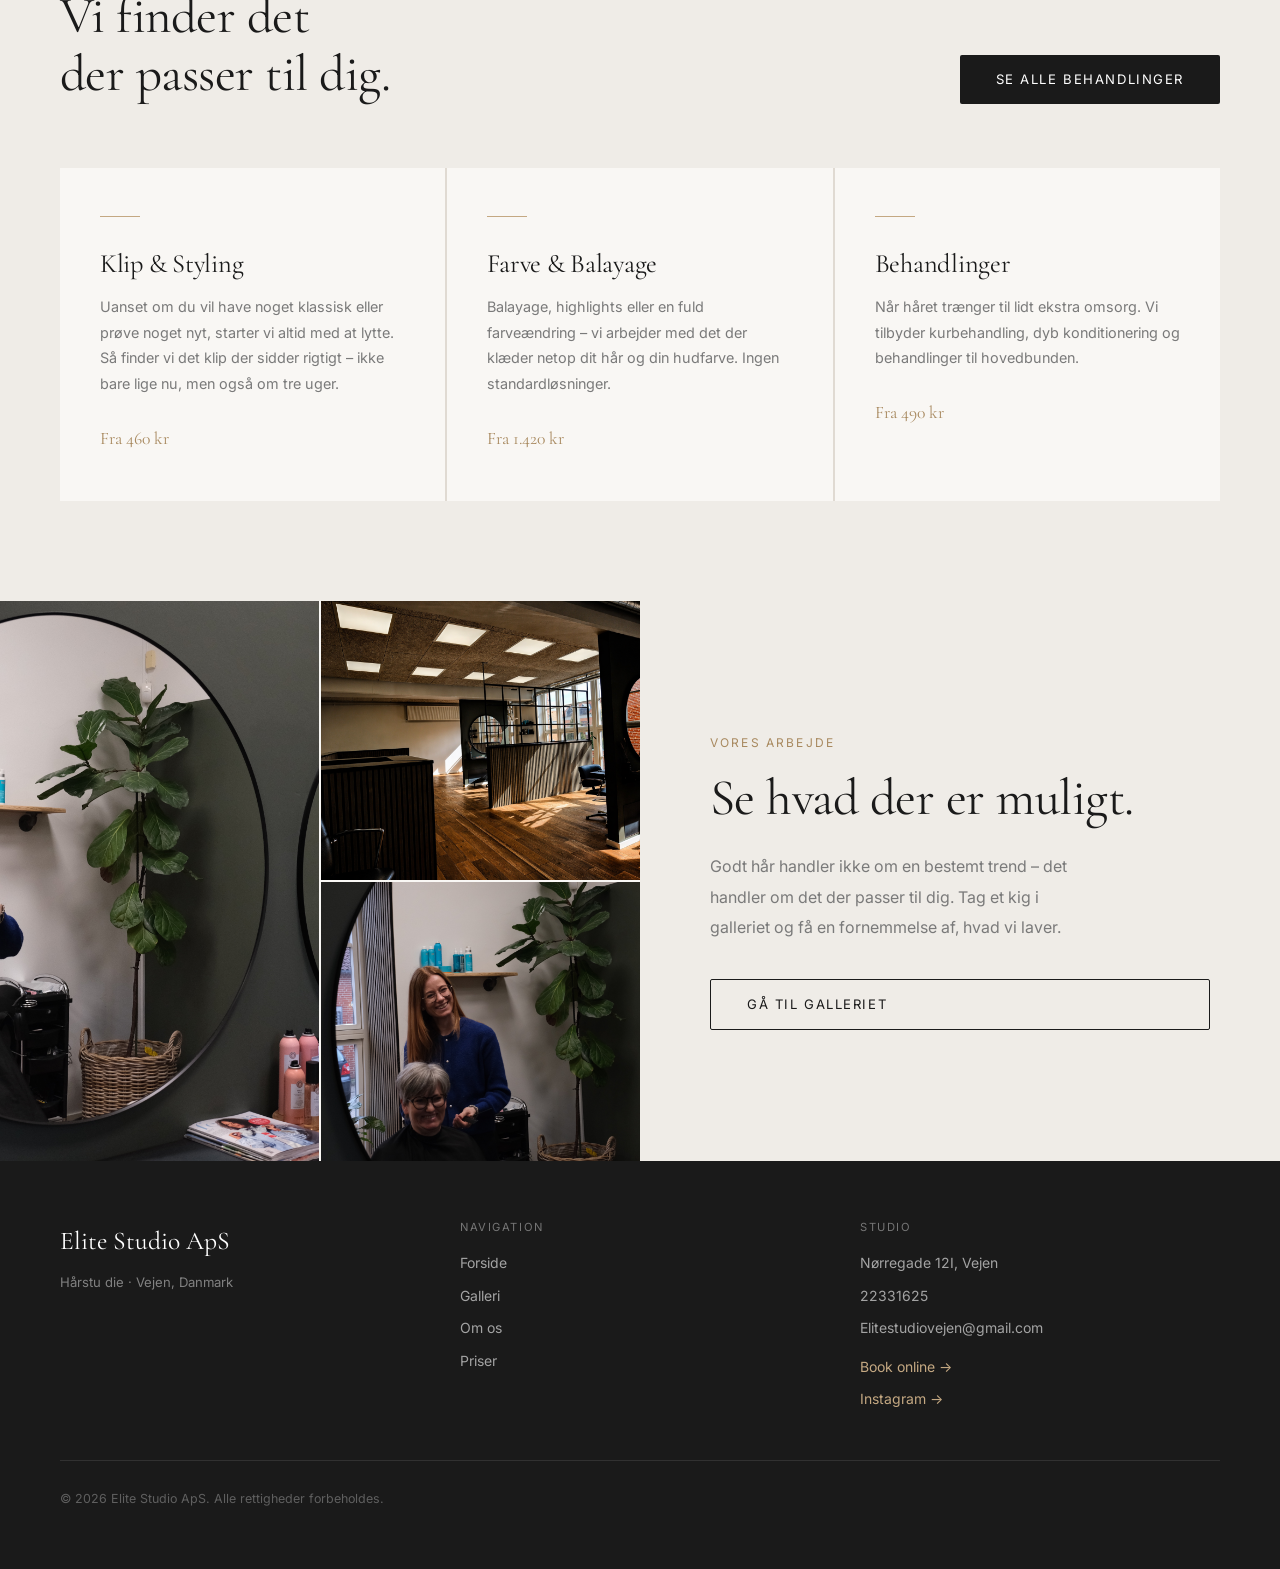
==== commit 4740ec74: "removed placeholder review" ====
--- a/index.html
+++ b/index.html
@@ -277,11 +277,6 @@
     </div>
   </div>
 
-  <div class="testimonial">
-    <blockquote>„Jeg har gået hos Elite Studio i tre år nu, og jeg ville ikke bytte. De lytter, de er ærlige – og jeg går altid hjem med noget jeg faktisk elsker."</blockquote>
-    <cite>— Ingrid M., fast kunde siden 2020</cite>
-  </div>
-
   <footer>
     <div>
       <div class="footer-brand">Elite Studio ApS</div>
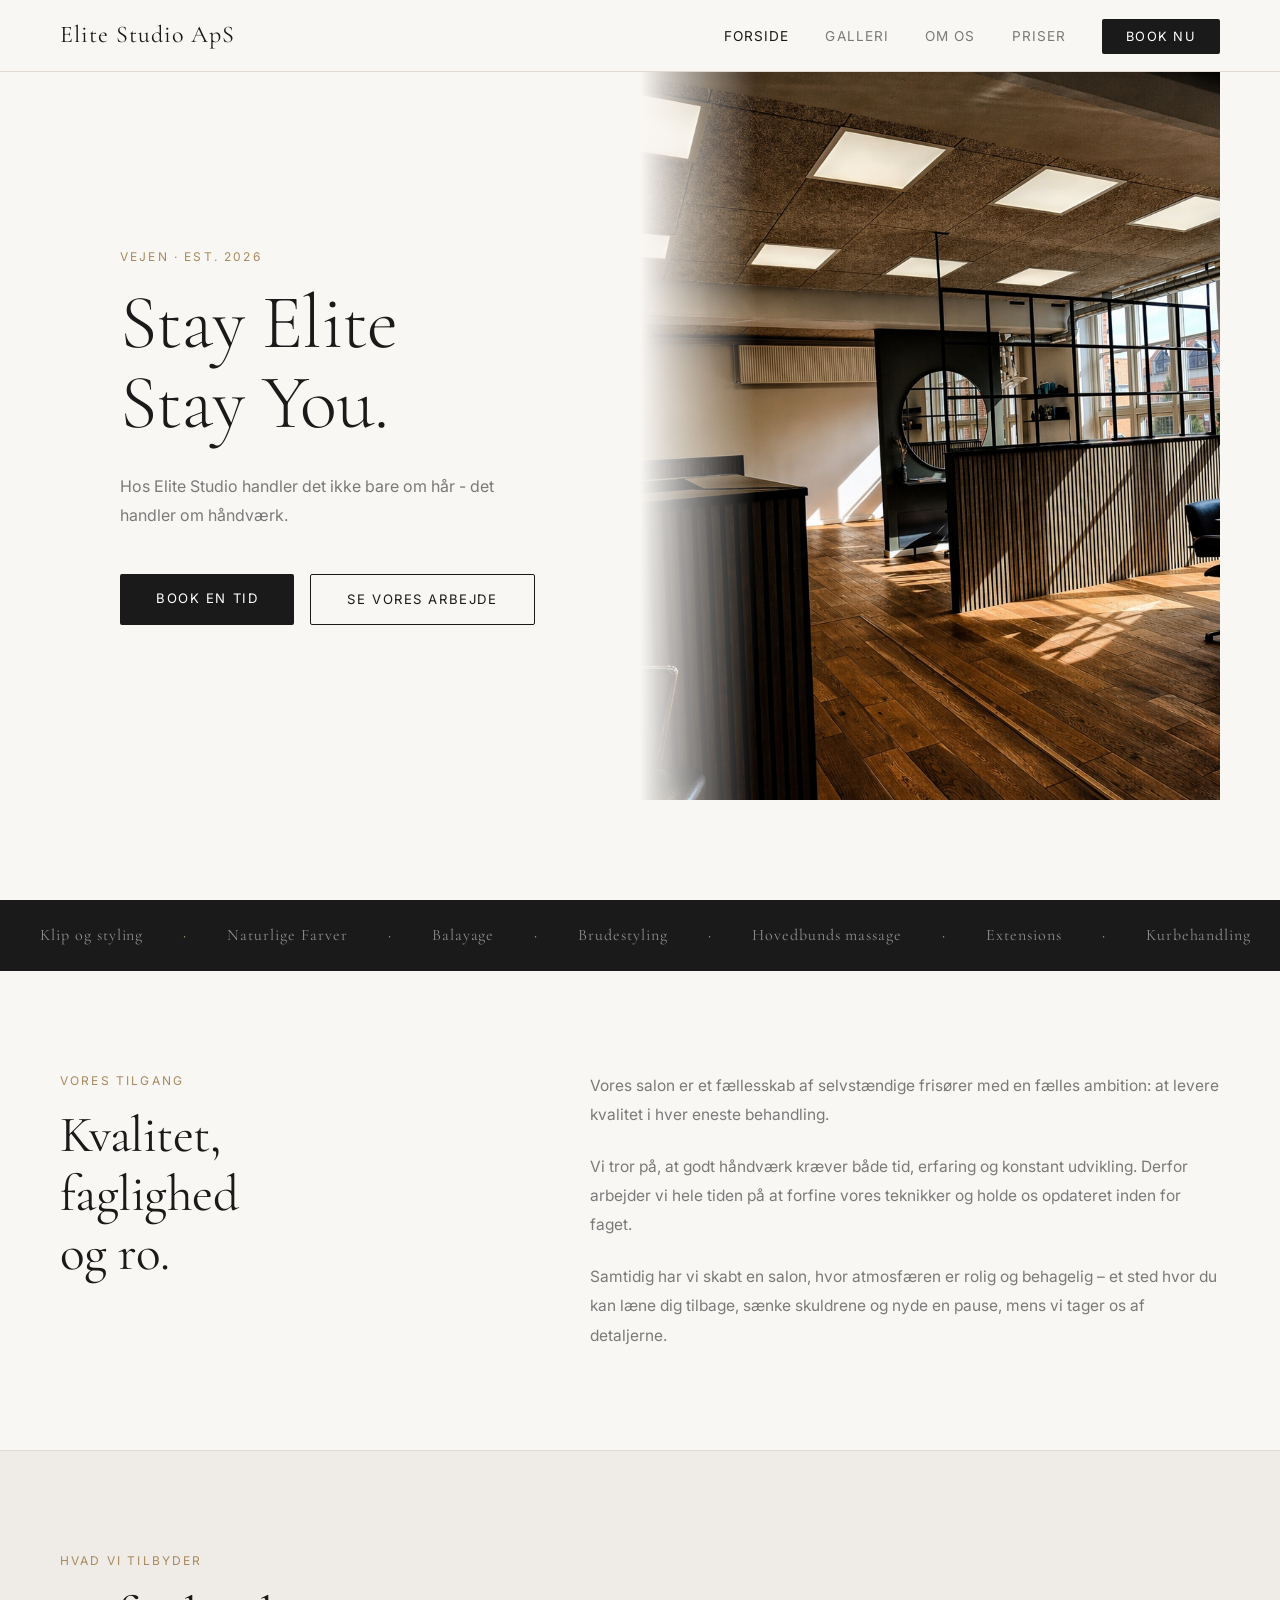
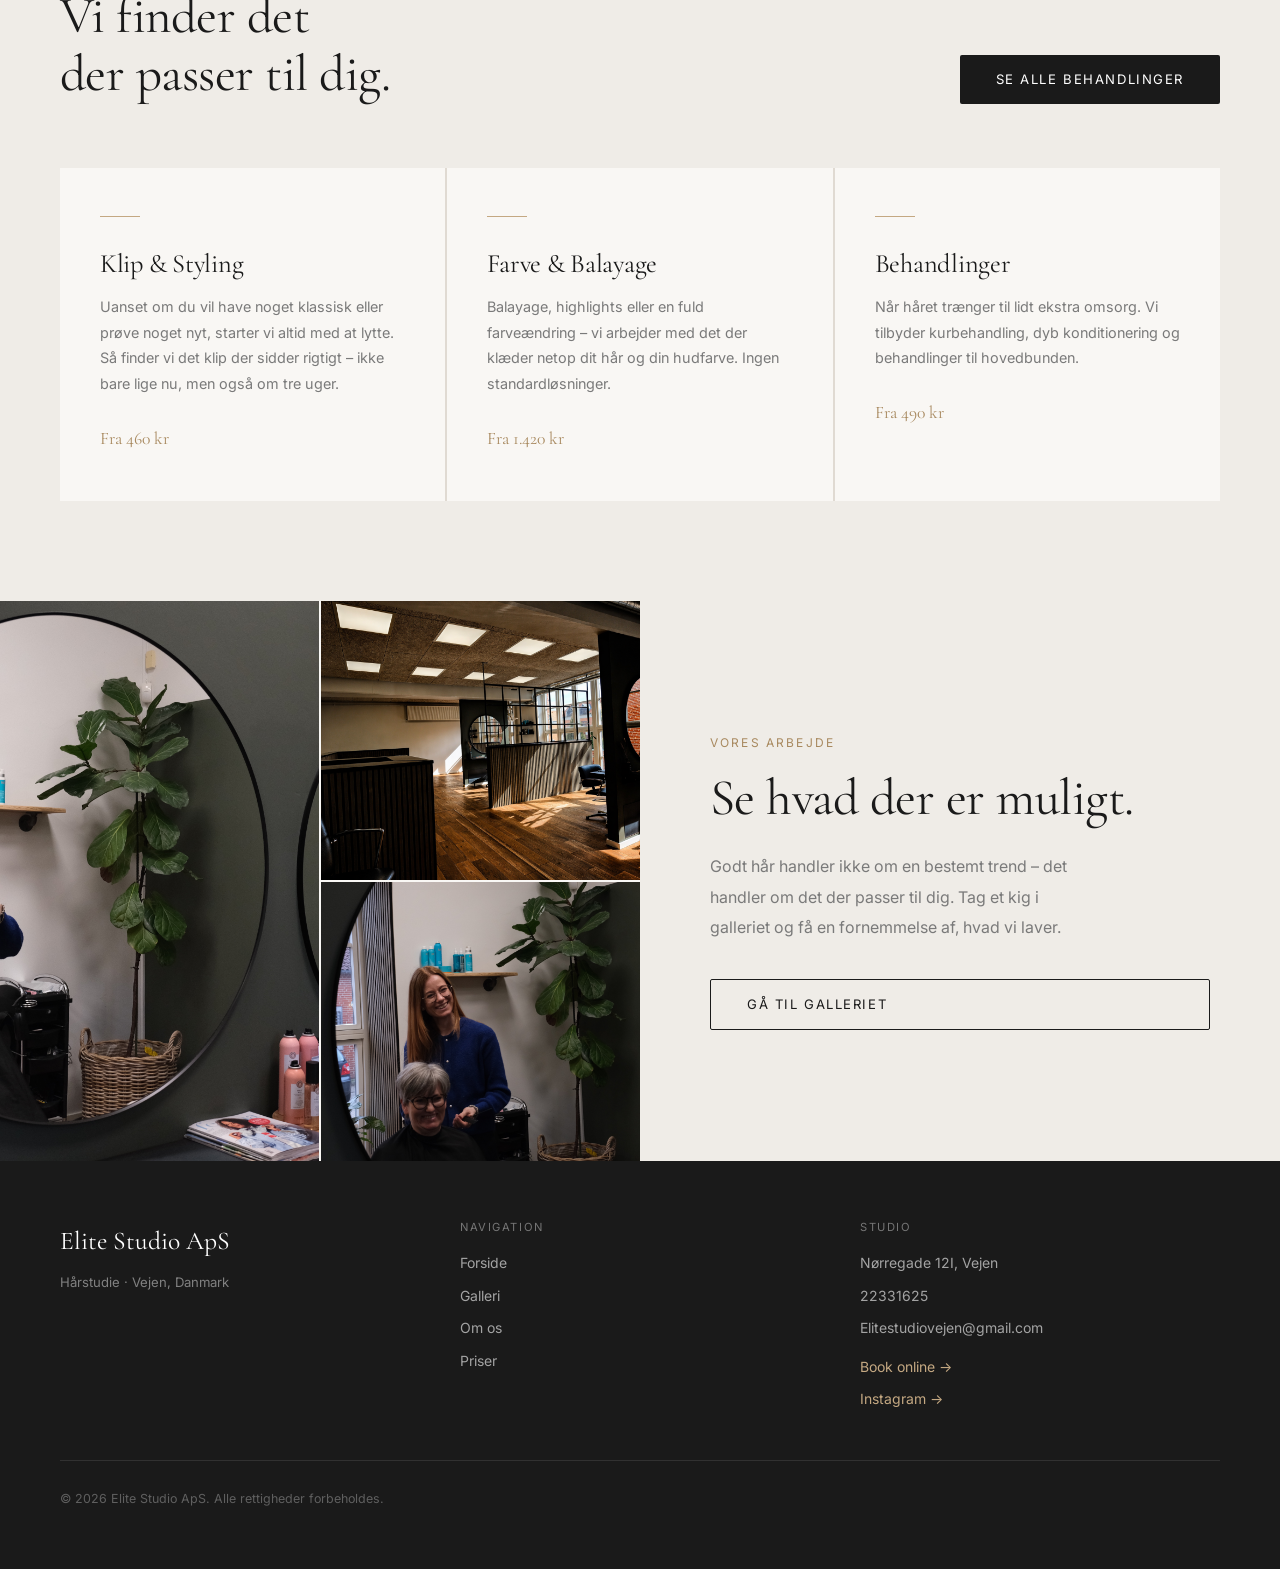
==== commit e49f75b2: "spelling checks" ====
--- a/index.html
+++ b/index.html
@@ -122,8 +122,9 @@
       grid-template-rows: 1fr 1fr;
       height: 560px;
       gap: 2px;
-    }
-    .featured-images img { height: 100%; }
+      overflow: hidden;
+    }
+    .featured-images img { height: 100%; overflow: hidden; }
     .featured-images img:first-child { grid-row: 1 / 3; }
     .featured-text {
       display: flex;
@@ -188,7 +189,7 @@
     <div class="hero-content">
       <span class="section-label">Vejen · Est. 2026</span>
       <h1 class="hero-title">Stay Elite<br>Stay You. <em></em></h1>
-      <p class="hero-subtitle">hos elite studio handler det ikke bare om hår - det handler om håndværk </p>
+      <p class="hero-subtitle">Hos Elite Studio handler det ikke bare om hår - det handler om håndværk.</p>
       <div class="hero-cta">
         <a href="https://salonbook.one/?elite.studio#/" target="_blank" class="btn btn-primary">Book en tid</a>
         <a href="gallery.html" class="btn btn-outline">Se vores arbejde</a>
@@ -206,16 +207,16 @@
       <span>Naturlige Farver</span><span class="dot">·</span>
       <span>Balayage</span><span class="dot">·</span>
       <span>Brudestyling</span><span class="dot">·</span>
-      <span>hovedbunds massage</span><span class="dot">·</span>
+      <span>Hovedbunds massage</span><span class="dot">·</span>
       <span>Extensions</span><span class="dot">·</span>
-      <span>kurbehandling</span><span class="dot">·</span>
+      <span>Kurbehandling</span><span class="dot">·</span>
       <span>Klip og styling</span><span class="dot">·</span>
       <span>Naturlige Farver</span><span class="dot">·</span>
       <span>Balayage</span><span class="dot">·</span>
       <span>Brudestyling</span><span class="dot">·</span>
-      <span>hovedbunds massage</span><span class="dot">·</span>
+      <span>Hovedbunds massage</span><span class="dot">·</span>
       <span>Extensions</span><span class="dot">·</span>
-      <span>kurbehandling</span><span class="dot">·</span>
+      <span>Kurbehandling</span><span class="dot">·</span>
     </div>
   </div>
 
@@ -280,7 +281,7 @@
   <footer>
     <div>
       <div class="footer-brand">Elite Studio ApS</div>
-      <div class="footer-tagline">Hårstu die · Vejen, Danmark</div>
+      <div class="footer-tagline">Hårstudie · Vejen, Danmark</div>
     </div>
     <div>
       <h4>Navigation</h4>
